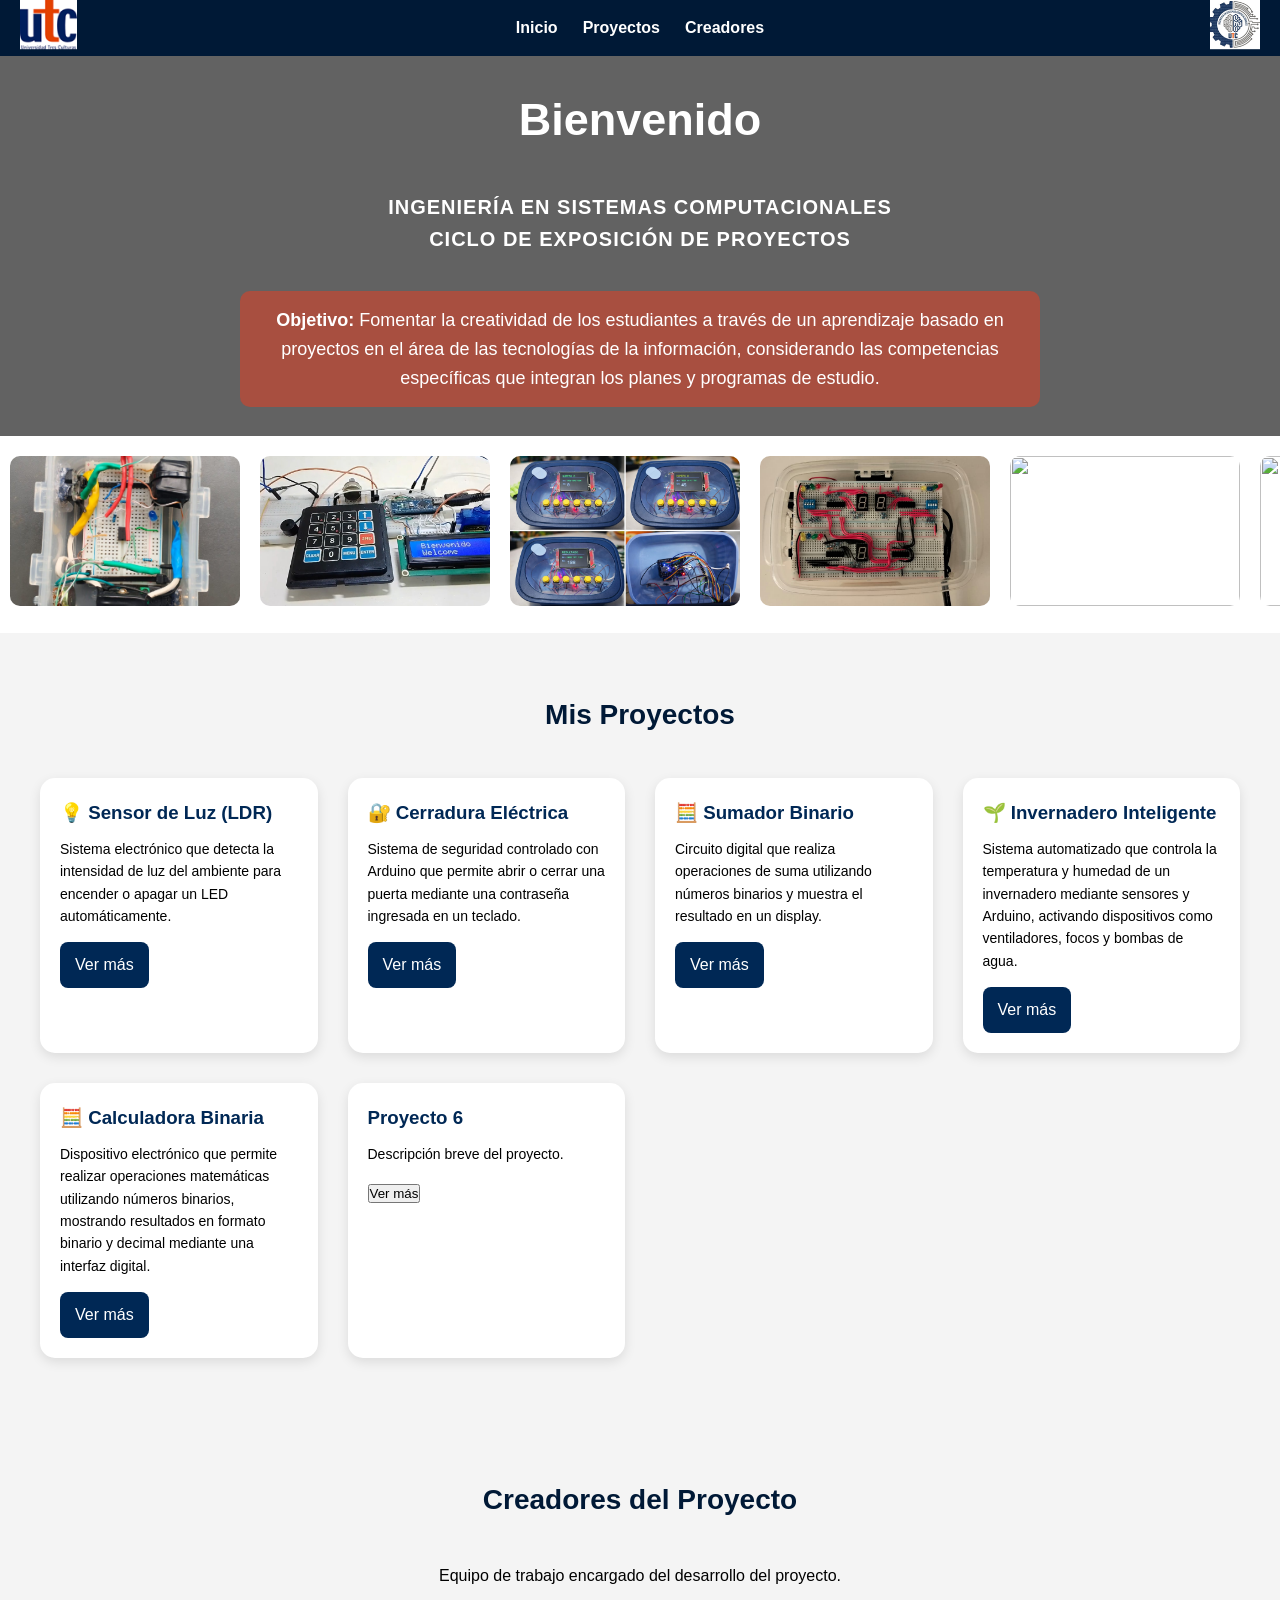
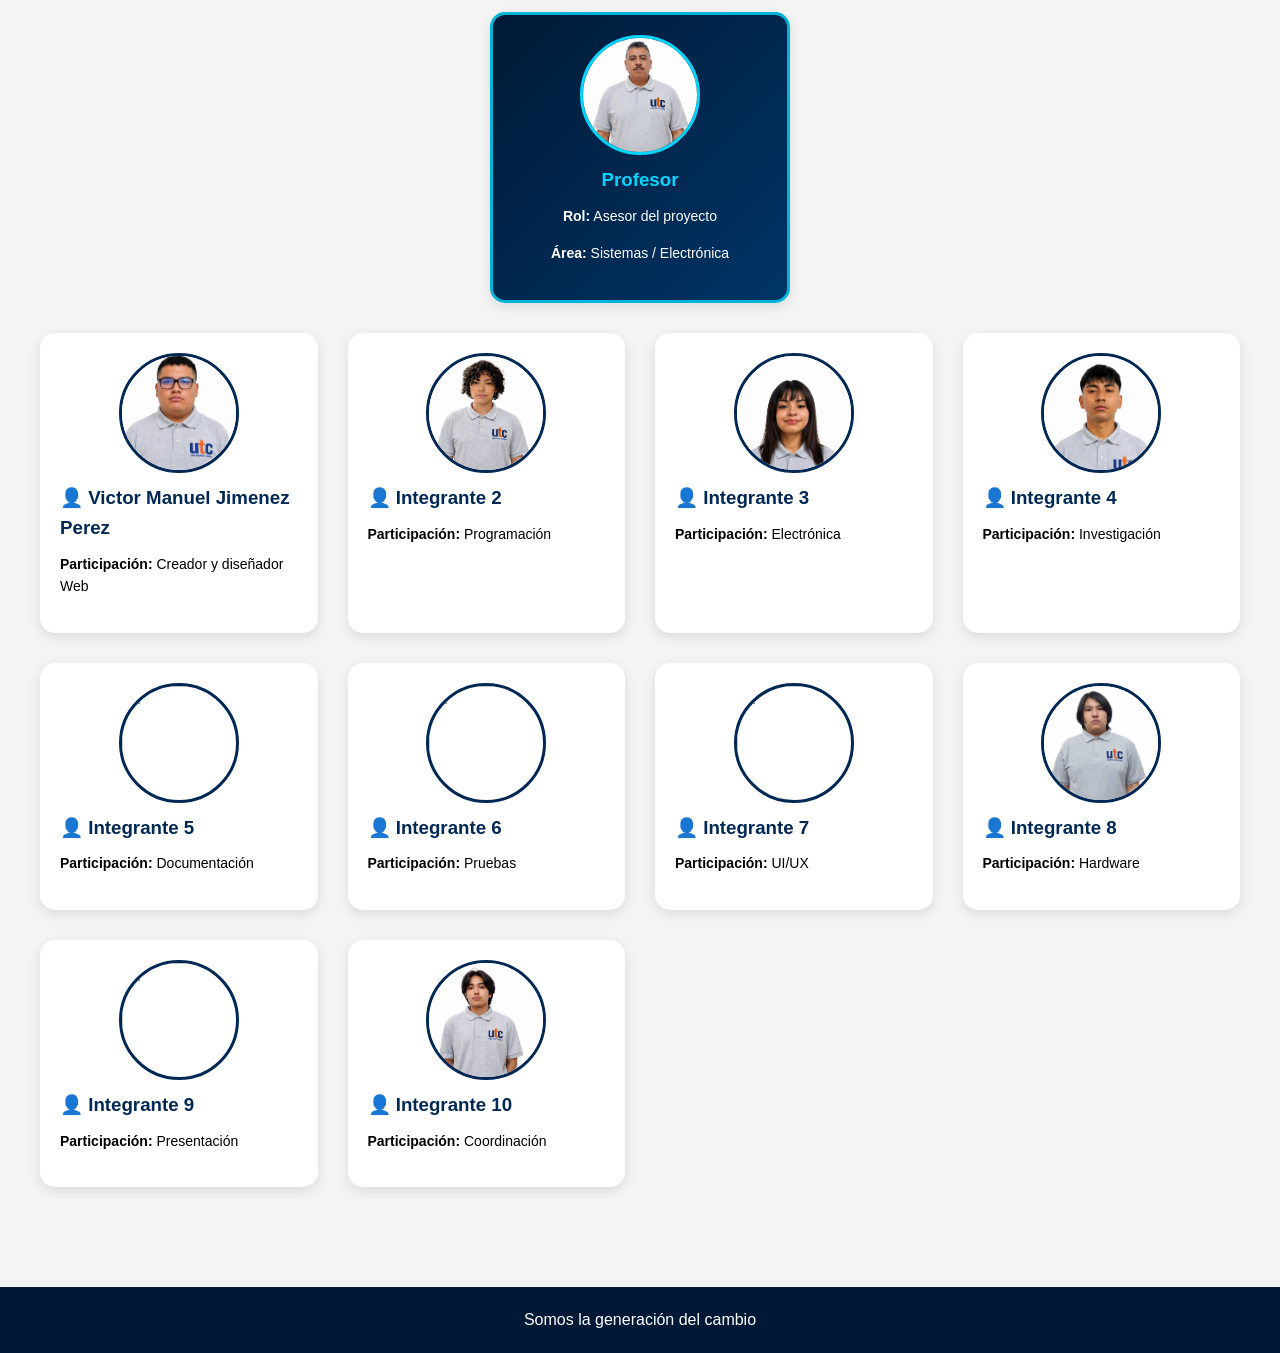
==== index.html @ ac9b882e "Fix HTML encoding issues in index.html" ====
﻿<!DOCTYPE html>
<html lang="es">
<head>
    <meta charset="UTF-8">
    <meta name="viewport" content="width=device-width, initial-scale=1.0">
    <title>Portafolio de Proyectos - UNI</title>
    <link rel="stylesheet" href="Portada.css">
</head>
<body>

    <!-- HEADER -->
    <header class="header">

    <!-- LOGO IZQUIERDO -->
    <div class="logo logo-izq">
        <img src="UTC.png" alt="Logo UTC">
    </div>

    <!-- MENÚ -->
    <nav class="menu">
        <a href="#">Inicio</a>
        <a href="#proyectos">Proyectos</a>
        <a href="#creadores">Creadores </a>
    </nav>

    <!-- LOGO DERECHO -->
    <div class="logo logo-der">
        <img src="Proyectologo.png" alt="Logo Proyectos">
    </div>

    </header>
    

    <!-- CONTENIDO PRINCIPAL -->
    <main>

        <!-- HERO (SOLO UNO) -->
        <section class="hero">
            <div class="hero-contenido">
                <h1>Bienvenido</h1>

<br>
                <h2 class="titulo-secundario">
                    INGENIERÍA EN SISTEMAS COMPUTACIONALES<br>

                    CICLO DE EXPOSICIÓN DE PROYECTOS
                </h2>

            <br>

                
                <p class="objetivo">
                    <strong>Objetivo:</strong> Fomentar la creatividad de los estudiantes a través de un aprendizaje 
                    basado en proyectos en el área de las tecnologías de la información, considerando las competencias
                    específicas que integran los planes y programas de estudio.
                </p>
            </div>
        </section>

<!-- GALERÍA / CARRUSEL -->
<section class="slider">
    <div class="slide-track">

        <div class="slide">
            <img src="Luz.jpeg" alt="">
        </div>

        <div class="slide">
            <img src="Cerradura.jpeg" alt="">
        </div>

        <div class="slide">
            <img src="Sumador.jpeg" alt="">
        </div>

        <!-- repite para efecto infinito -->
        <div class="slide">
            <img src="Calculadora.jpeg" alt="">
        </div>

        <div class="slide">
            <img src="Cerradura1.png" alt="">
        </div>

        <div class="slide">
            <img src="Sumador1.png" alt="">
        </div>

    </div>
</section>


       <!-- PROYECTOS -->
<section id="proyectos" class="contenedor">
    <h2>Mis Proyectos</h2>

    <div class="proyectos">

       <article class="card">
    <h3>💡 Sensor de Luz (LDR)</h3>
    <p>
        Sistema electrónico que detecta la intensidad de luz del ambiente
        para encender o apagar un LED automáticamente.
    </p>
    <a href="Luz.html" class="btn">Ver más</a>
</article>

<article class="card">
    <h3>🔐 Cerradura Eléctrica</h3>
    <p>
        Sistema de seguridad controlado con Arduino que permite abrir o cerrar
        una puerta mediante una contraseña ingresada en un teclado.
    </p>
    <a href="Cerradura.html" class="btn">Ver más</a>
</article>

<article class="card">
    <h3>🧮 Sumador Binario</h3>
    <p>
        Circuito digital que realiza operaciones de suma utilizando números
        binarios y muestra el resultado en un display.
    </p>
    <a href="Sumador.html" class="btn">Ver más</a>
</article>

 <article class="card">
    <h3>🌱 Invernadero Inteligente</h3>
    <p>
        Sistema automatizado que controla la temperatura y humedad de un invernadero
        mediante sensores y Arduino, activando dispositivos como ventiladores,
        focos y bombas de agua.
    </p>
    <a href="Invernaderoo.html" class="btn">Ver más</a>
</article>

<article class="card">
    <h3>🧮 Calculadora Binaria</h3>
    <p>
        Dispositivo electrónico que permite realizar operaciones matemáticas
        utilizando números binarios, mostrando resultados en formato binario
        y decimal mediante una interfaz digital.
    </p>
    <a href="Calculadora.html" class="btn">Ver más</a>
</article>

        <article class="card">
            <h3>Proyecto 6</h3>
            <p>Descripción breve del proyecto.</p>
            <button>Ver más</button>
        </article>

       

    </div>
</section>

 <!-- CREADORES -->
<section id="creadores" class="contenedor">
    <h2>Creadores del Proyecto</h2>

    <p class="descripcion-creadores">
        Equipo de trabajo encargado del desarrollo del proyecto.
    </p>

    <div class="card profesor">
        <img src="Profe.jpeg" class="foto">
        <h3 class="descripcion-creadores" >Profesor</h3>
        <p class="descripcion-creadores"><strong>Rol:</strong> Asesor del proyecto</p>
        <p class="descripcion-creadores" ><strong>Área:</strong> Sistemas / Electrónica</p>
    </div>
<p></p>
    <!-- 👥 ALUMNOS -->
    <div class="proyectos">

        <div class="card">
            <img src="Vic.jpeg" class="foto">
            <h3>👤 Victor Manuel Jimenez Perez</h3>
            <p><strong>Participación:</strong> Creador y diseñador Web</p>
        </div>

        <div class="card">
            <img src="Eli.jpeg" class="foto">
            <h3>👤 Integrante 2</h3>
            <p><strong>Participación:</strong> Programación</p>
        </div>

        <div class="card">
            <img src="Yare.jpeg" class="foto">
            <h3>👤 Integrante 3</h3>
            <p><strong>Participación:</strong> Electrónica</p>
        </div>

        <div class="card">
            <img src="Omar.jpeg" class="foto">
            <h3>👤 Integrante 4</h3>
            <p><strong>Participación:</strong> Investigación</p>
        </div>

        <div class="card">
            <img src="Joham.jpeg" class="foto">
            <h3>👤 Integrante 5</h3>
            <p><strong>Participación:</strong> Documentación</p>
        </div>

        <div class="card">
            <img src="Samuel.jpeg" class="foto">
            <h3>👤 Integrante 6</h3>
            <p><strong>Participación:</strong> Pruebas</p>
        </div>

        <div class="card">
            <img src="Jaz.jpeg" class="foto">
            <h3>👤 Integrante 7</h3>
            <p><strong>Participación:</strong> UI/UX</p>
        </div>

        <div class="card">
            <img src="Leo.jpeg" class="foto">
            <h3>👤 Integrante 8</h3>
            <p><strong>Participación:</strong> Hardware</p>
        </div>

        <div class="card">
            <img src="Alexis.jpeg" class="foto">
            <h3>👤 Integrante 9</h3>
            <p><strong>Participación:</strong> Presentación</p>
        </div>

        <div class="card">
            <img src="Daniel.jpeg" class="foto">
            <h3>👤 Integrante 10</h3>
            <p><strong>Participación:</strong> Coordinación</p>
        </div>

    </div>
</section>
        
    <!-- FOOTER -->
    <footer>
        <p> Somos la generación del cambio</p>
    </footer>

</body>
</html>
---- Portada.css ----
/* =========================
   RESET Y BASE
========================= */
* {
    margin: 0;
    padding: 0;
    box-sizing: border-box;
}

body {
    font-family: Arial, sans-serif;
    background: #f4f4f4;
    line-height: 1.6;
}

/* =========================
   HEADER (LOGOS EN ESQUINAS)
========================= */
.header {
    position: relative;
    background: #001936;
    color: white;
    padding: 15px 20px;
}

/* MENÚ CENTRADO */
.menu {
    display: flex;
    justify-content: center;
    gap: 25px;
}

.menu a {
    color: white;
    text-decoration: none;
    font-weight: bold;
    position: relative;
    transition: 0.3s;
}

/* efecto línea animada */
.menu a::after {
    content: "";
    position: absolute;
    width: 0%;
    height: 2px;
    background: #00b4d8;
    left: 0;
    bottom: -5px;
    transition: 0.3s;
}

.menu a:hover::after {
    width: 100%;
}

.menu a:hover {
    color: #00b4d8;
}

/* LOGOS */
.logo-izq {
    position: absolute;
    left: 20px;
    top: 50%;
    transform: translateY(-50%);
}

.logo-der {
    position: absolute;
    right: 20px;
    top: 50%;
    transform: translateY(-50%);
}

.logo img {
    height: 50px;
}

/* =========================
   HERO
========================= */
.hero {
    background: linear-gradient(rgba(0,0,0,0.6), rgba(0,0,0,0.6)),
                url('https://images.unsplash.com/photo-1523050854058-8df90110c9f1');
    background-size: cover;
    background-position: center;
    height: 380px;
    display: flex;
    justify-content: center;
    align-items: center;
    text-align: center;
    color: white;
    padding: 20px;
}

.hero-contenido {
    max-width: 800px;
}

/* =========================
   TEXTOS HERO
========================= */
.hero h1 {
    font-size: 45px;
    margin-bottom: 10px;
}

.titulo-secundario {
    font-size: 20px;
    margin-bottom: 10px;
    font-weight: bold;
    letter-spacing: 1px;
}

.subtitulo {
    font-size: 18px;
    margin-bottom: 15px;
}

/* =========================
   OBJETIVO
========================= */
.objetivo {
    font-size: 18px;
    line-height: 1.6;
    background: rgba(186, 74, 56, 0.8);
    padding: 15px;
    border-radius: 10px;
}

/* =========================
   SLIDER AUTOMÁTICO
========================= */
.slider {
    overflow: hidden;
    width: 100%;
    background: #fff;
    padding: 20px 0;
}

.slide-track {
    display: flex;
    width: calc(250px * 6);
    animation: scroll 20s linear infinite;
}

.slide {
    width: 250px;
    margin: 0 10px;
}

.slide img {
    width: 100%;
    height: 150px;
    object-fit: cover;
    border-radius: 10px;
}

/* ANIMACIÓN */
@keyframes scroll {
    0% { transform: translateX(0); }
    100% { transform: translateX(-50%); }
}

/* =========================
   CONTENEDOR
========================= */
.contenedor {
    padding: 60px 40px;
}

.contenedor h2 {
    text-align: center;
    margin-bottom: 40px;
    color: #001936;
    font-size: 28px;
}

/* =========================
   PROYECTOS
========================= */
.proyectos {
    display: grid;
    grid-template-columns: repeat(auto-fit, minmax(250px, 1fr));
    gap: 30px;
}

/* =========================
   CARDS
========================= */
.card {
    background: white;
    padding: 20px;
    border-radius: 15px;
    box-shadow: 0px 4px 12px rgba(0,0,0,0.1);
    transition: all 0.3s ease;
}

.card:hover {
    transform: translateY(-8px);
    box-shadow: 0px 8px 18px rgba(0,0,0,0.15);
}

.card h3 {
    margin-bottom: 10px;
    color: #002855;
}

.card p {
    font-size: 14px;
    margin-bottom: 15px;
}

/* =========================
   BOTONES
========================= */
.btn {
    display: inline-block;
    background: #002855;
    color: white;
    padding: 10px 15px;
    border-radius: 8px;
    text-decoration: none;
    transition: 0.3s;
}

.btn:hover {
    background: #00509d;
    transform: scale(1.05);
}
/* FOTOS CREADORES */

/* TEXTO */
.descripcion-creadores {
    text-align: center;
    margin-bottom: 24px;
}

/* FOTO CIRCULAR */
.foto {
    width: 120px;
    height: 120px;
    border-radius: 70%;
    object-fit: cover;
  object-position: 50% 10%;
    display: block;
    margin: 0 auto 10px;
    border: 3px solid #002855;
}
/* PROFESOR DESTACADO */
.profesor {
    max-width: 300px;
    margin: 0 auto 30px;
    text-align: center;
    border: 3px solid #00b4d8;
    background: linear-gradient(135deg, #001936, #003566);
    color: white;
}

.profesor h3 {
    color: #00d4ff;
}

.profesor .foto {
    border: 3px solid #00d4ff;
}
/* =========================
   FOOTER
========================= */
footer {
    background: #001936;
    color: white;
    text-align: center;
    padding: 20px;
    margin-top: 40px;
}

/* =========================
   RESPONSIVE (CELULAR)
========================= */
@media (max-width: 768px) {

    .header {
        text-align: center;
        padding: 20px 10px;
    }

    .menu {
        flex-direction: column;
        gap: 10px;
    }

    .logo img {
        height: 40px;
    }

    .hero {
        height: auto;
        padding: 40px 20px;
    }

    .hero h1 {
        font-size: 28px;
    }

    .titulo-secundario {
        font-size: 16px;
    }

    .contenedor {
        width: 95%;
        padding: 10px;
    }

    .proyectos {
        grid-template-columns: 1fr;
    }

    .card {
        padding: 15px;
    }

    .slide {
        width: 200px;
    }
}
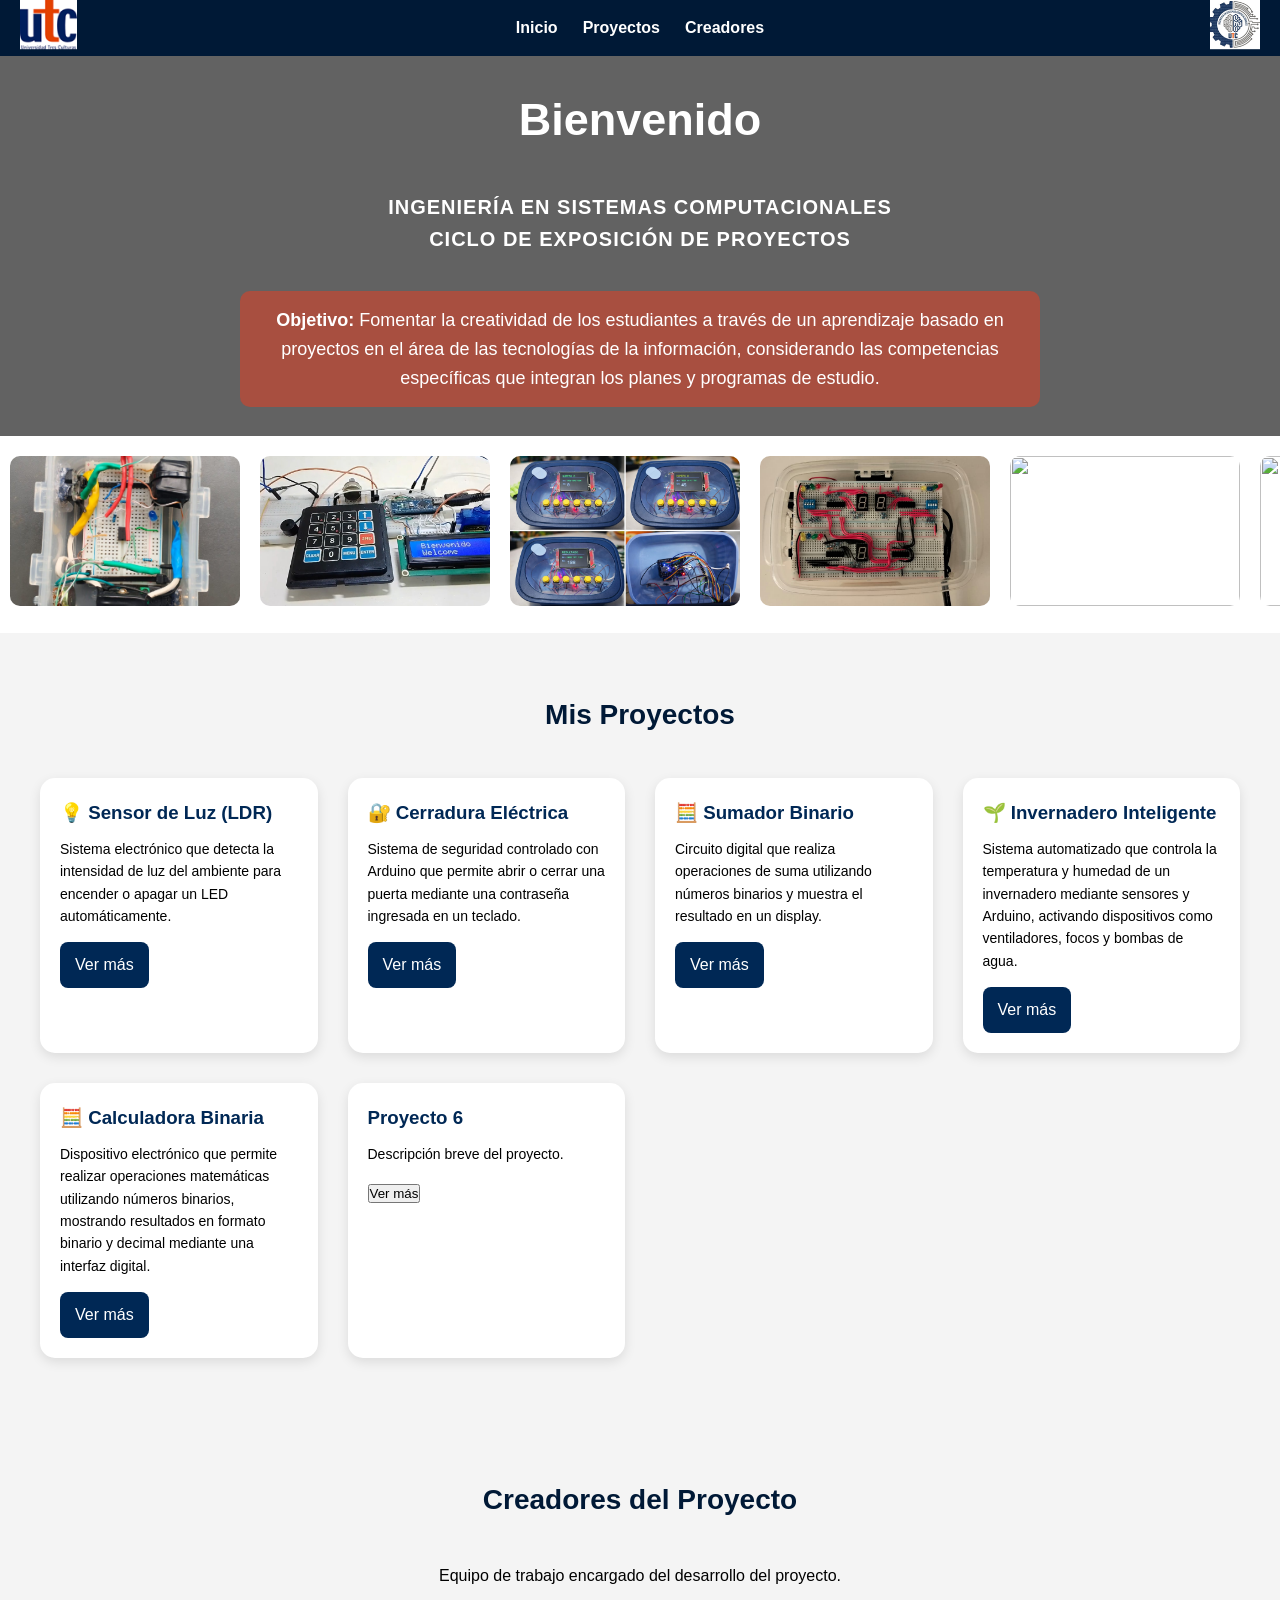
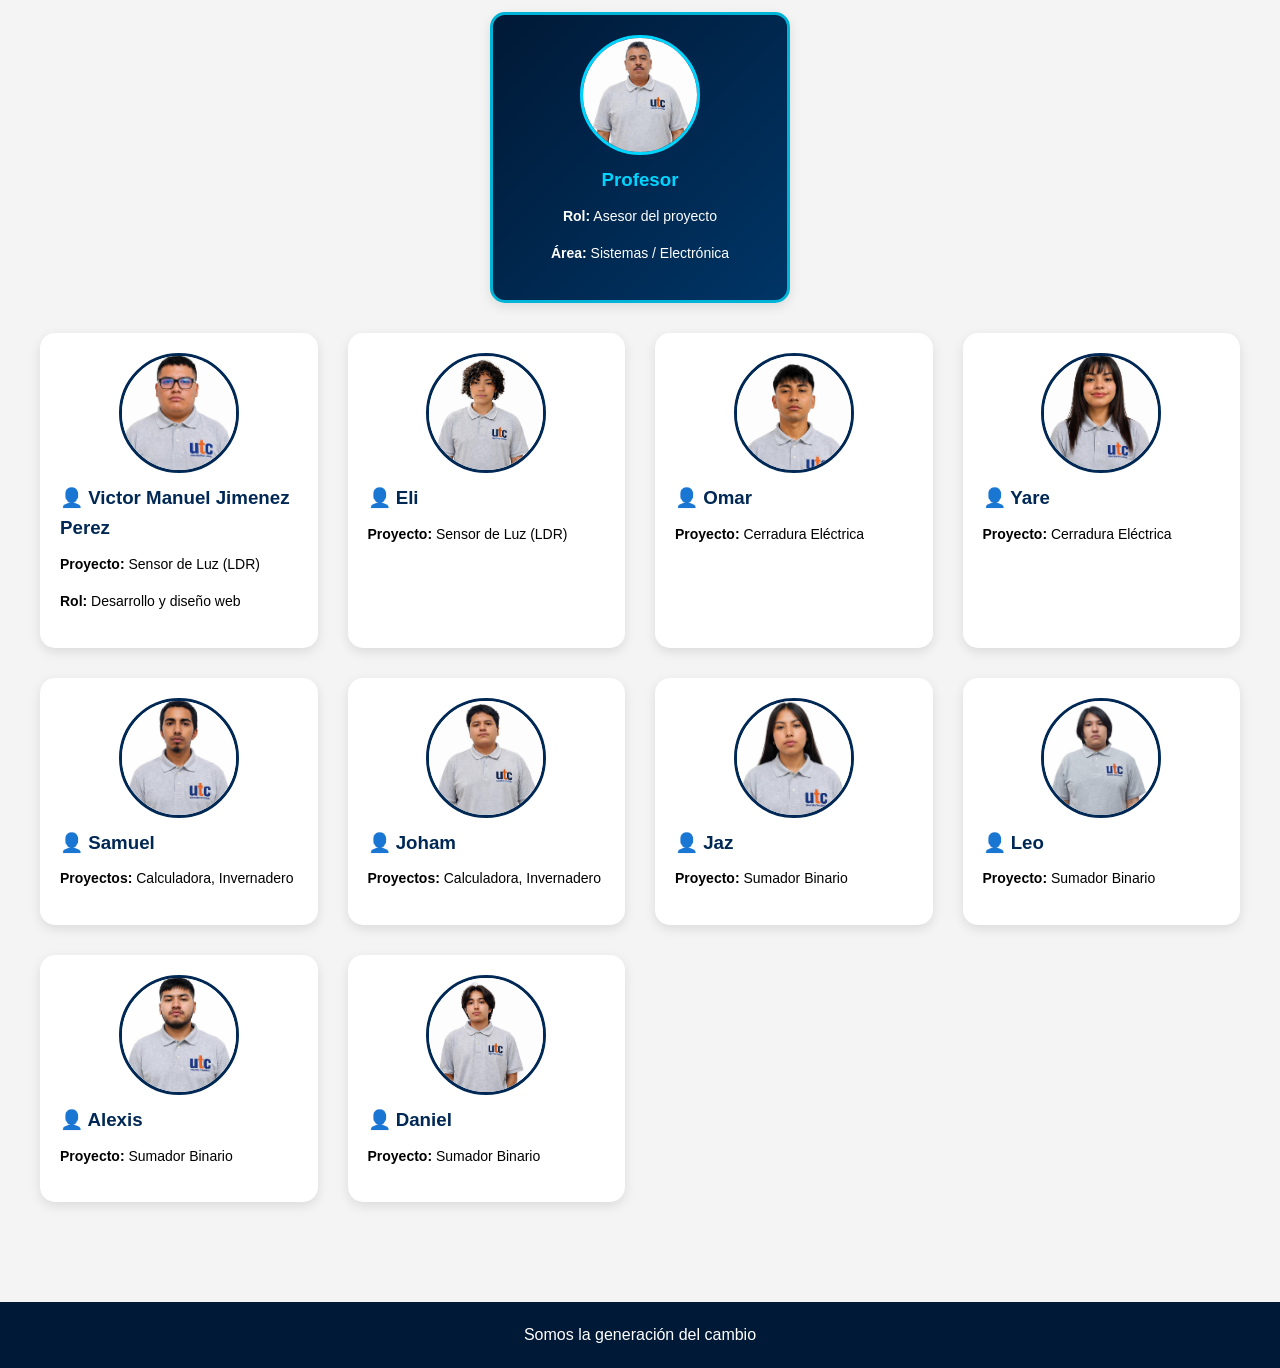
==== commit 5dee1ba2: "Fix formatting issues in index.html" ====
--- a/index.html
+++ b/index.html
@@ -172,66 +172,66 @@
     <!-- 👥 ALUMNOS -->
     <div class="proyectos">
 
-        <div class="card">
-            <img src="Vic.jpeg" class="foto">
-            <h3>👤 Victor Manuel Jimenez Perez</h3>
-            <p><strong>Participación:</strong> Creador y diseñador Web</p>
-        </div>
-
-        <div class="card">
-            <img src="Eli.jpeg" class="foto">
-            <h3>👤 Integrante 2</h3>
-            <p><strong>Participación:</strong> Programación</p>
-        </div>
-
-        <div class="card">
-            <img src="Yare.jpeg" class="foto">
-            <h3>👤 Integrante 3</h3>
-            <p><strong>Participación:</strong> Electrónica</p>
-        </div>
-
-        <div class="card">
-            <img src="Omar.jpeg" class="foto">
-            <h3>👤 Integrante 4</h3>
-            <p><strong>Participación:</strong> Investigación</p>
-        </div>
-
-        <div class="card">
-            <img src="Joham.jpeg" class="foto">
-            <h3>👤 Integrante 5</h3>
-            <p><strong>Participación:</strong> Documentación</p>
-        </div>
-
-        <div class="card">
-            <img src="Samuel.jpeg" class="foto">
-            <h3>👤 Integrante 6</h3>
-            <p><strong>Participación:</strong> Pruebas</p>
-        </div>
-
-        <div class="card">
-            <img src="Jaz.jpeg" class="foto">
-            <h3>👤 Integrante 7</h3>
-            <p><strong>Participación:</strong> UI/UX</p>
-        </div>
-
-        <div class="card">
-            <img src="Leo.jpeg" class="foto">
-            <h3>👤 Integrante 8</h3>
-            <p><strong>Participación:</strong> Hardware</p>
-        </div>
-
-        <div class="card">
-            <img src="Alexis.jpeg" class="foto">
-            <h3>👤 Integrante 9</h3>
-            <p><strong>Participación:</strong> Presentación</p>
-        </div>
-
-        <div class="card">
-            <img src="Daniel.jpeg" class="foto">
-            <h3>👤 Integrante 10</h3>
-            <p><strong>Participación:</strong> Coordinación</p>
-        </div>
-
+       <div class="card">
+    <img src="Vic.jpeg" class="foto">
+    <h3>👤 Victor Manuel Jimenez Perez</h3>
+    <p><strong>Proyecto:</strong> Sensor de Luz (LDR)</p>
+    <p><strong>Rol:</strong> Desarrollo y diseño web</p>
+</div>
+
+<div class="card">
+    <img src="Eli.jpeg" class="foto">
+    <h3>👤 Eli</h3>
+    <p><strong>Proyecto:</strong> Sensor de Luz (LDR)</p>
+</div>
+
+<div class="card">
+    <img src="Omar.jpeg" class="foto">
+    <h3>👤 Omar</h3>
+    <p><strong>Proyecto:</strong> Cerradura Eléctrica</p>
+</div>
+
+<div class="card">
+    <img src="Yare.jpeg" class="foto">
+    <h3>👤 Yare</h3>
+    <p><strong>Proyecto:</strong> Cerradura Eléctrica</p>
+</div>
+
+<div class="card">
+    <img src="Samuel.jpeg" class="foto">
+    <h3>👤 Samuel</h3>
+    <p><strong>Proyectos:</strong> Calculadora, Invernadero</p>
+</div>
+
+<div class="card">
+    <img src="Joham.jpeg" class="foto">
+    <h3>👤 Joham</h3>
+    <p><strong>Proyectos:</strong> Calculadora, Invernadero</p>
+</div>
+
+<div class="card">
+    <img src="Jaz.jpeg" class="foto">
+    <h3>👤 Jaz</h3>
+    <p><strong>Proyecto:</strong> Sumador Binario</p>
+</div>
+
+<div class="card">
+    <img src="Leo.jpeg" class="foto">
+    <h3>👤 Leo</h3>
+    <p><strong>Proyecto:</strong> Sumador Binario</p>
+</div>
+
+<div class="card">
+    <img src="Alexis.jpeg" class="foto">
+    <h3>👤 Alexis</h3>
+    <p><strong>Proyecto:</strong> Sumador Binario</p>
+</div>
+
+<div class="card">
+    <img src="Daniel.jpeg" class="foto">
+    <h3>👤 Daniel</h3>
+    <p><strong>Proyecto:</strong> Sumador Binario</p>
+</div>
     </div>
 </section>
         
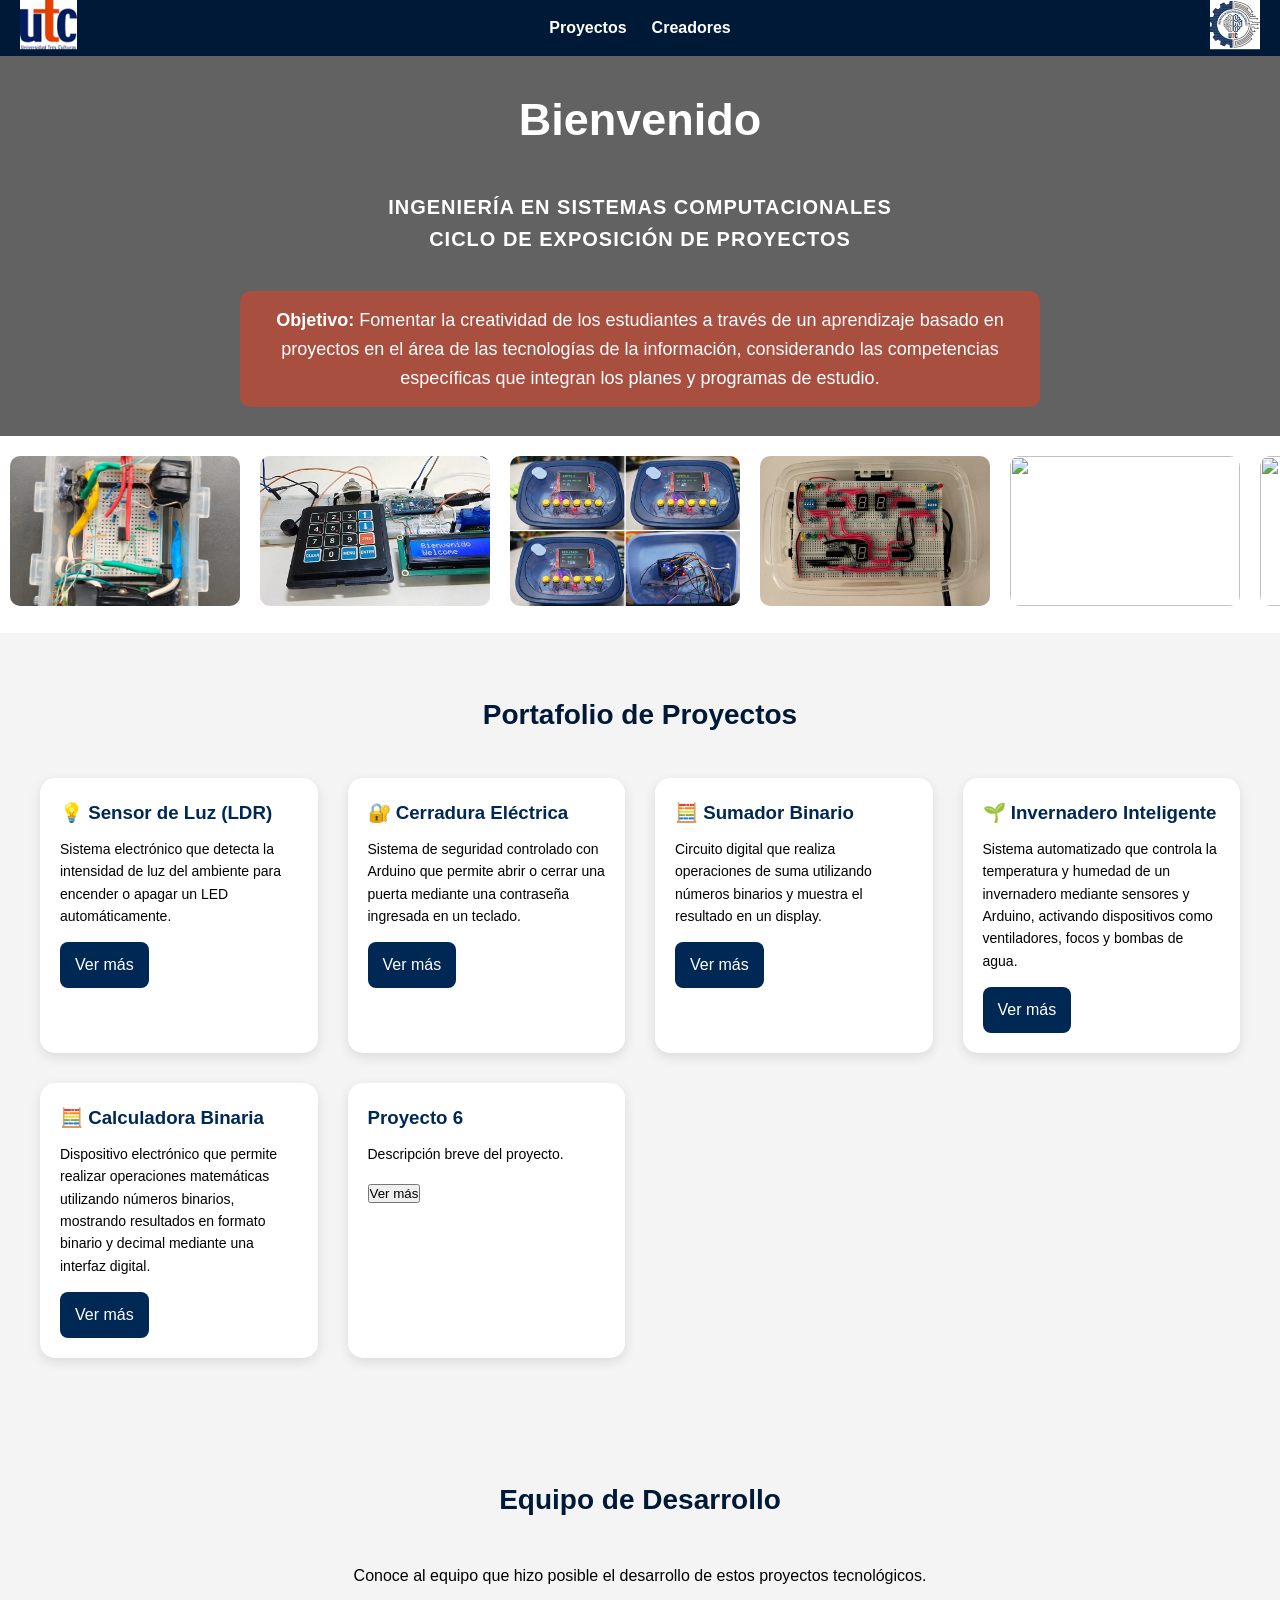
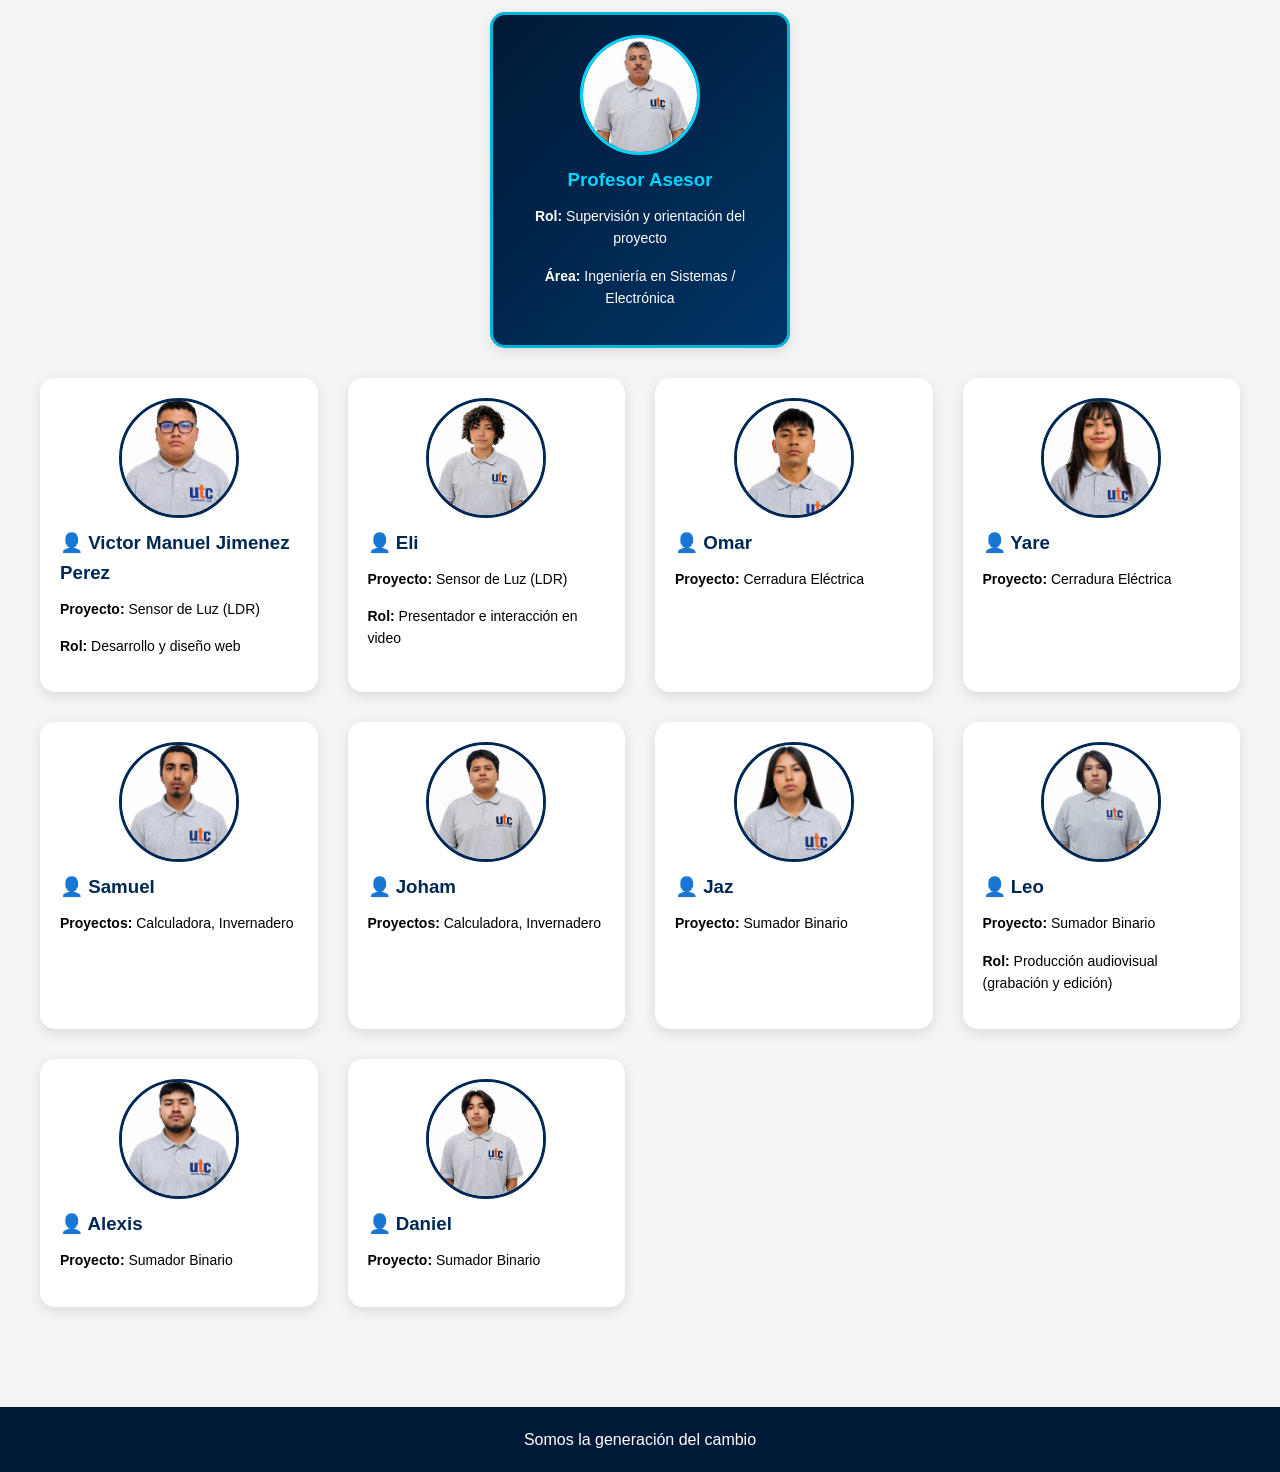
==== commit 06d13bd8: "Update index.html with new project details" ====
--- a/index.html
+++ b/index.html
@@ -3,7 +3,7 @@
 <head>
     <meta charset="UTF-8">
     <meta name="viewport" content="width=device-width, initial-scale=1.0">
-    <title>Portafolio de Proyectos - UNI</title>
+    <title>Sistemas computacionales </title>
     <link rel="stylesheet" href="Portada.css">
 </head>
 <body>
@@ -18,7 +18,7 @@
 
     <!-- MENÚ -->
     <nav class="menu">
-        <a href="#">Inicio</a>
+      
         <a href="#proyectos">Proyectos</a>
         <a href="#creadores">Creadores </a>
     </nav>
@@ -92,7 +92,7 @@
 
        <!-- PROYECTOS -->
 <section id="proyectos" class="contenedor">
-    <h2>Mis Proyectos</h2>
+    <h2>Portafolio de Proyectos</h2>
 
     <div class="proyectos">
 
@@ -156,18 +156,20 @@
 
  <!-- CREADORES -->
 <section id="creadores" class="contenedor">
-    <h2>Creadores del Proyecto</h2>
-
-    <p class="descripcion-creadores">
-        Equipo de trabajo encargado del desarrollo del proyecto.
-    </p>
-
-    <div class="card profesor">
-        <img src="Profe.jpeg" class="foto">
-        <h3 class="descripcion-creadores" >Profesor</h3>
-        <p class="descripcion-creadores"><strong>Rol:</strong> Asesor del proyecto</p>
-        <p class="descripcion-creadores" ><strong>Área:</strong> Sistemas / Electrónica</p>
-    </div>
+<h2>Equipo de Desarrollo</h2>
+<p class="descripcion-creadores">
+    Conoce al equipo que hizo posible el desarrollo de estos proyectos tecnológicos.
+</p>
+
+  <div class="card profesor">
+    <img src="Profe.jpeg" class="foto">
+    
+    <h3> Profesor Asesor</h3>
+    
+    <p><strong>Rol:</strong> Supervisión y orientación del proyecto</p>
+    
+    <p><strong>Área:</strong> Ingeniería en Sistemas / Electrónica</p>
+</div>
 <p></p>
     <!-- 👥 ALUMNOS -->
     <div class="proyectos">
@@ -183,6 +185,7 @@
     <img src="Eli.jpeg" class="foto">
     <h3>👤 Eli</h3>
     <p><strong>Proyecto:</strong> Sensor de Luz (LDR)</p>
+     <p><strong>Rol:</strong> Presentador e interacción en video</p>
 </div>
 
 <div class="card">
@@ -219,6 +222,7 @@
     <img src="Leo.jpeg" class="foto">
     <h3>👤 Leo</h3>
     <p><strong>Proyecto:</strong> Sumador Binario</p>
+    <p><strong>Rol:</strong> Producción audiovisual (grabación y edición)</p>
 </div>
 
 <div class="card">
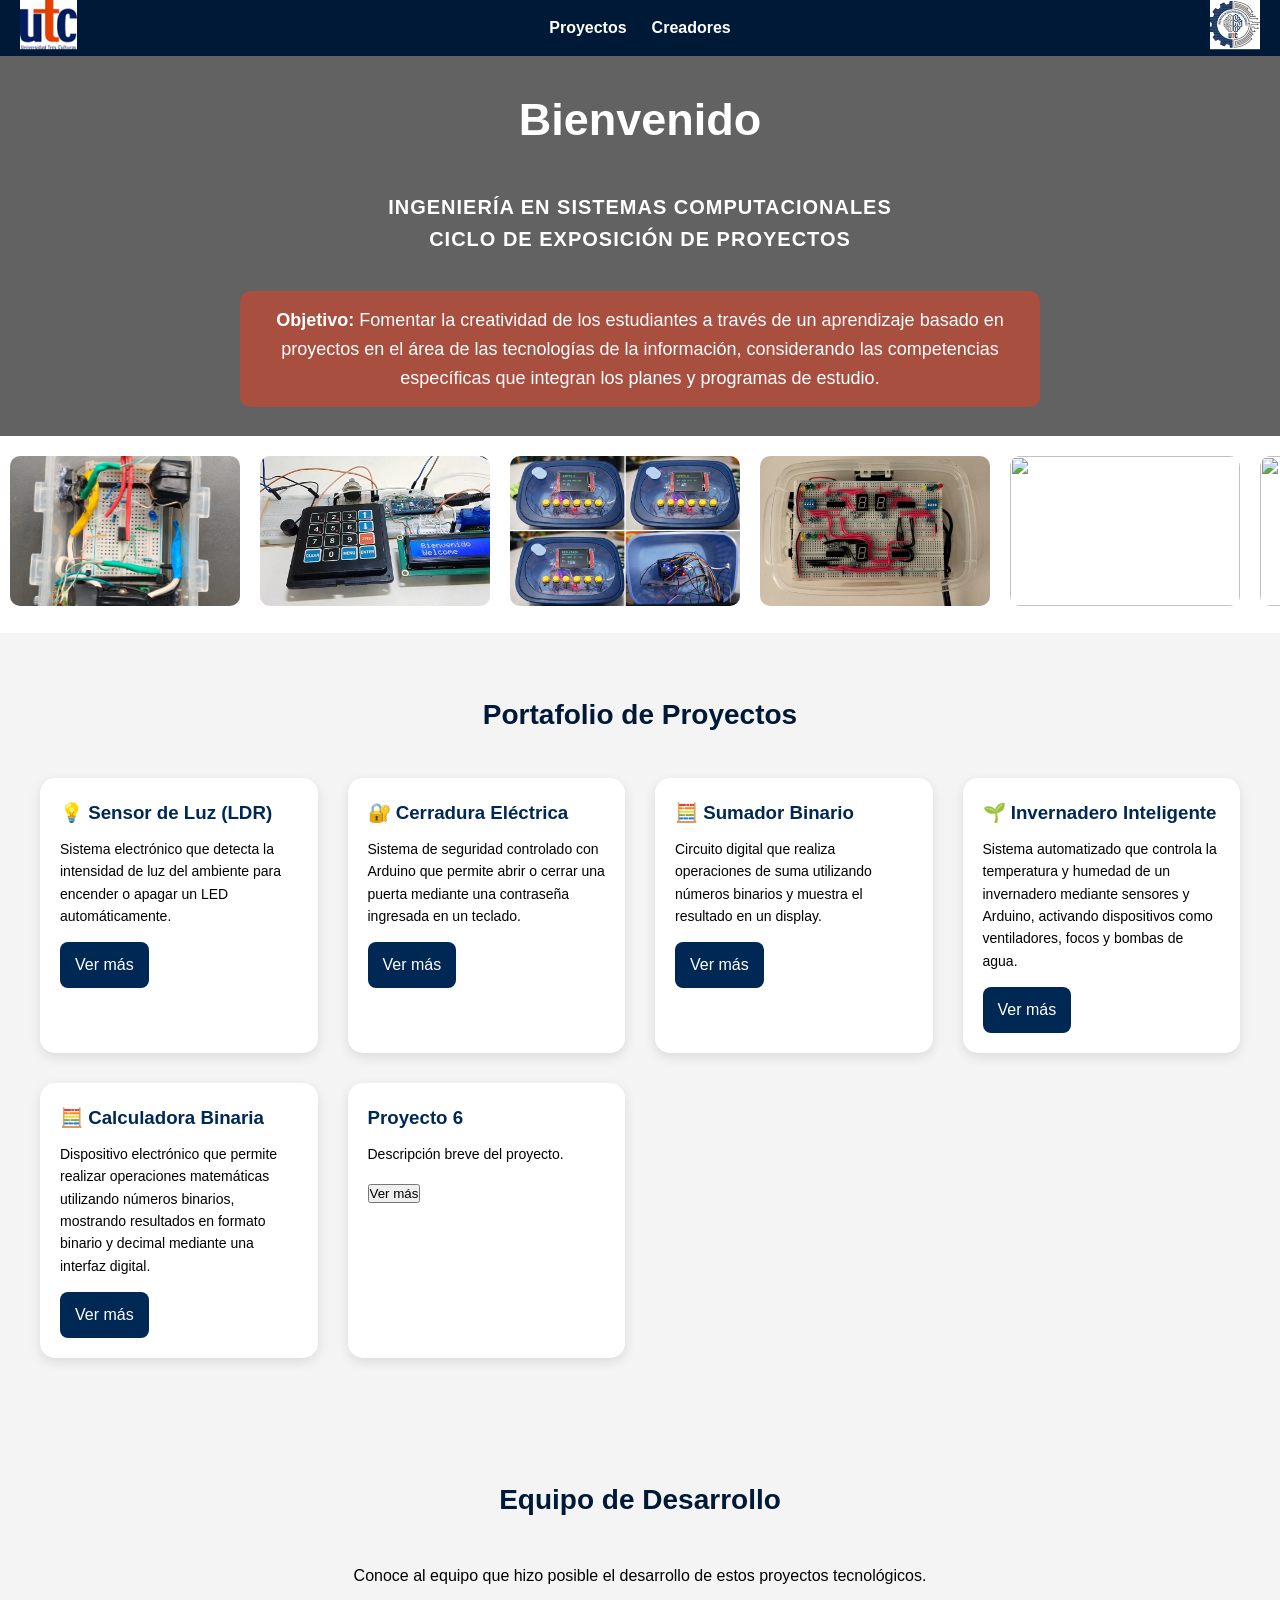
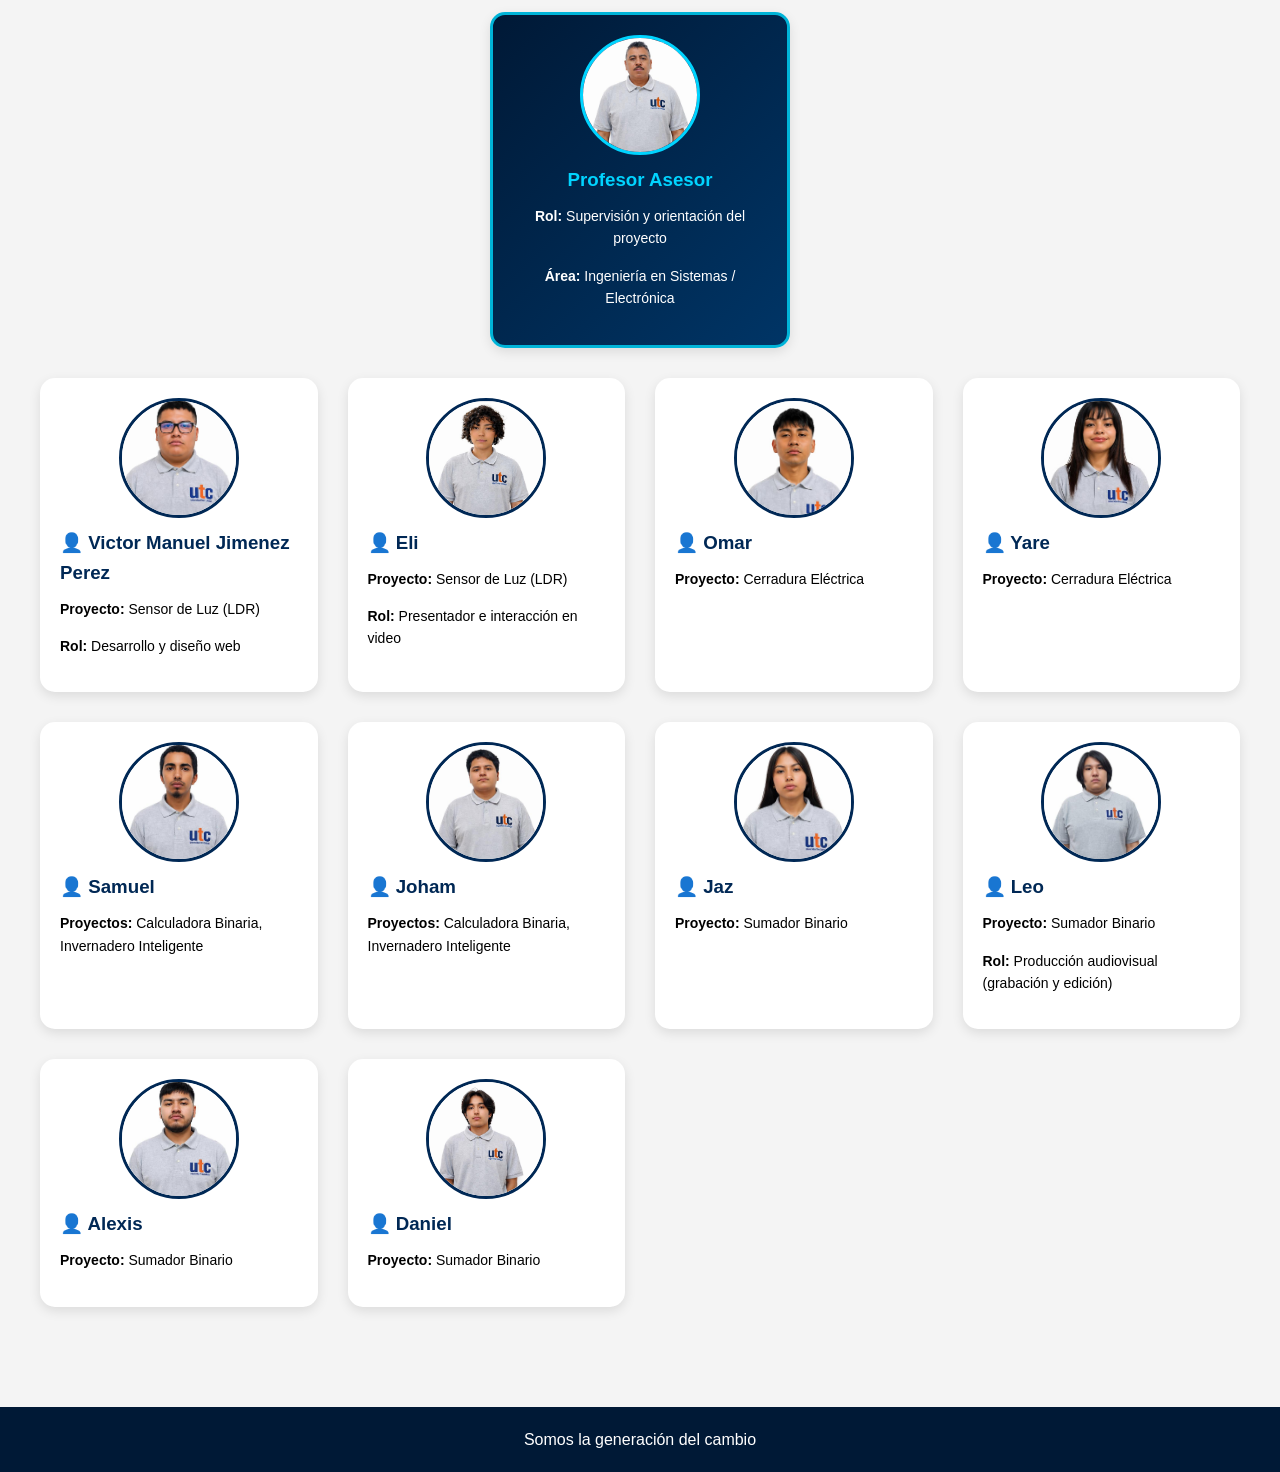
==== commit 0e456109: "Fix HTML formatting and structure" ====
--- a/index.html
+++ b/index.html
@@ -203,13 +203,13 @@
 <div class="card">
     <img src="Samuel.jpeg" class="foto">
     <h3>👤 Samuel</h3>
-    <p><strong>Proyectos:</strong> Calculadora, Invernadero</p>
+    <p><strong>Proyectos:</strong> Calculadora Binaria, Invernadero Inteligente</p>
 </div>
 
 <div class="card">
     <img src="Joham.jpeg" class="foto">
     <h3>👤 Joham</h3>
-    <p><strong>Proyectos:</strong> Calculadora, Invernadero</p>
+      <p><strong>Proyectos:</strong> Calculadora Binaria, Invernadero Inteligente</p>
 </div>
 
 <div class="card">
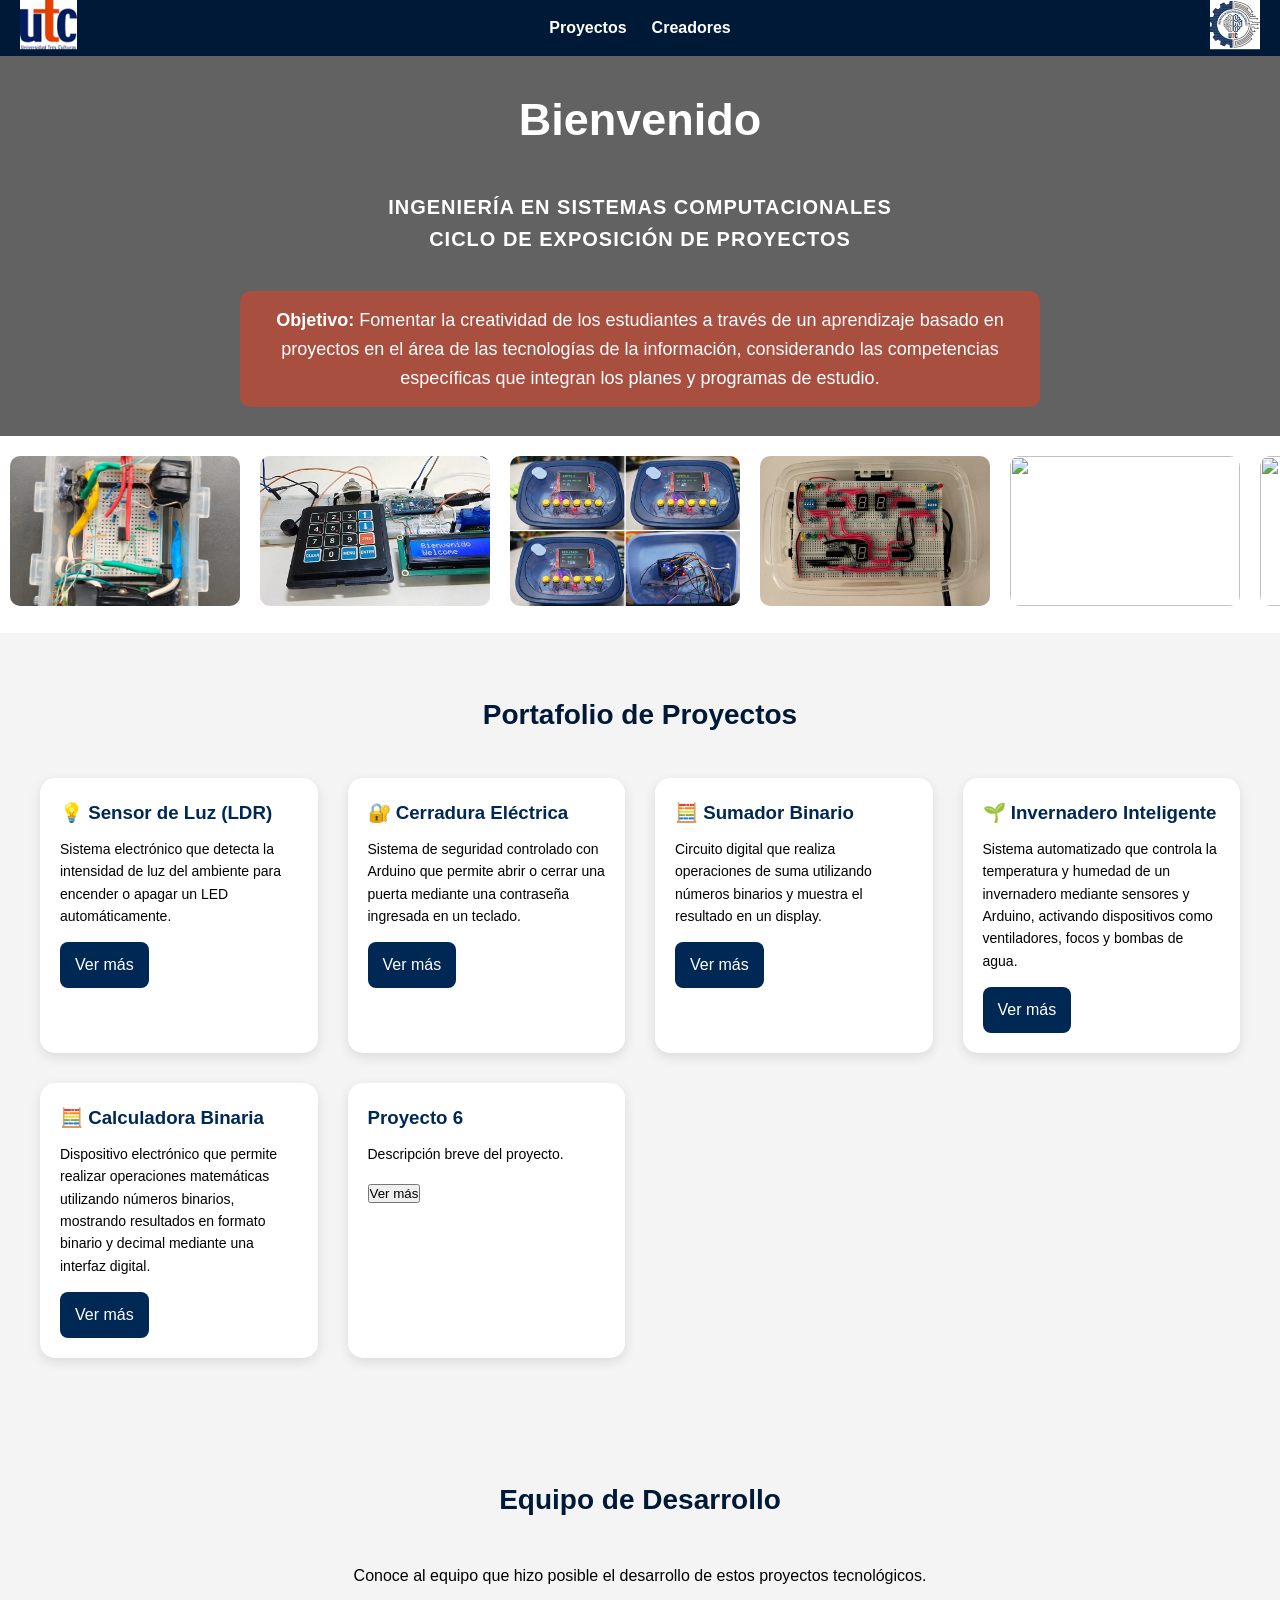
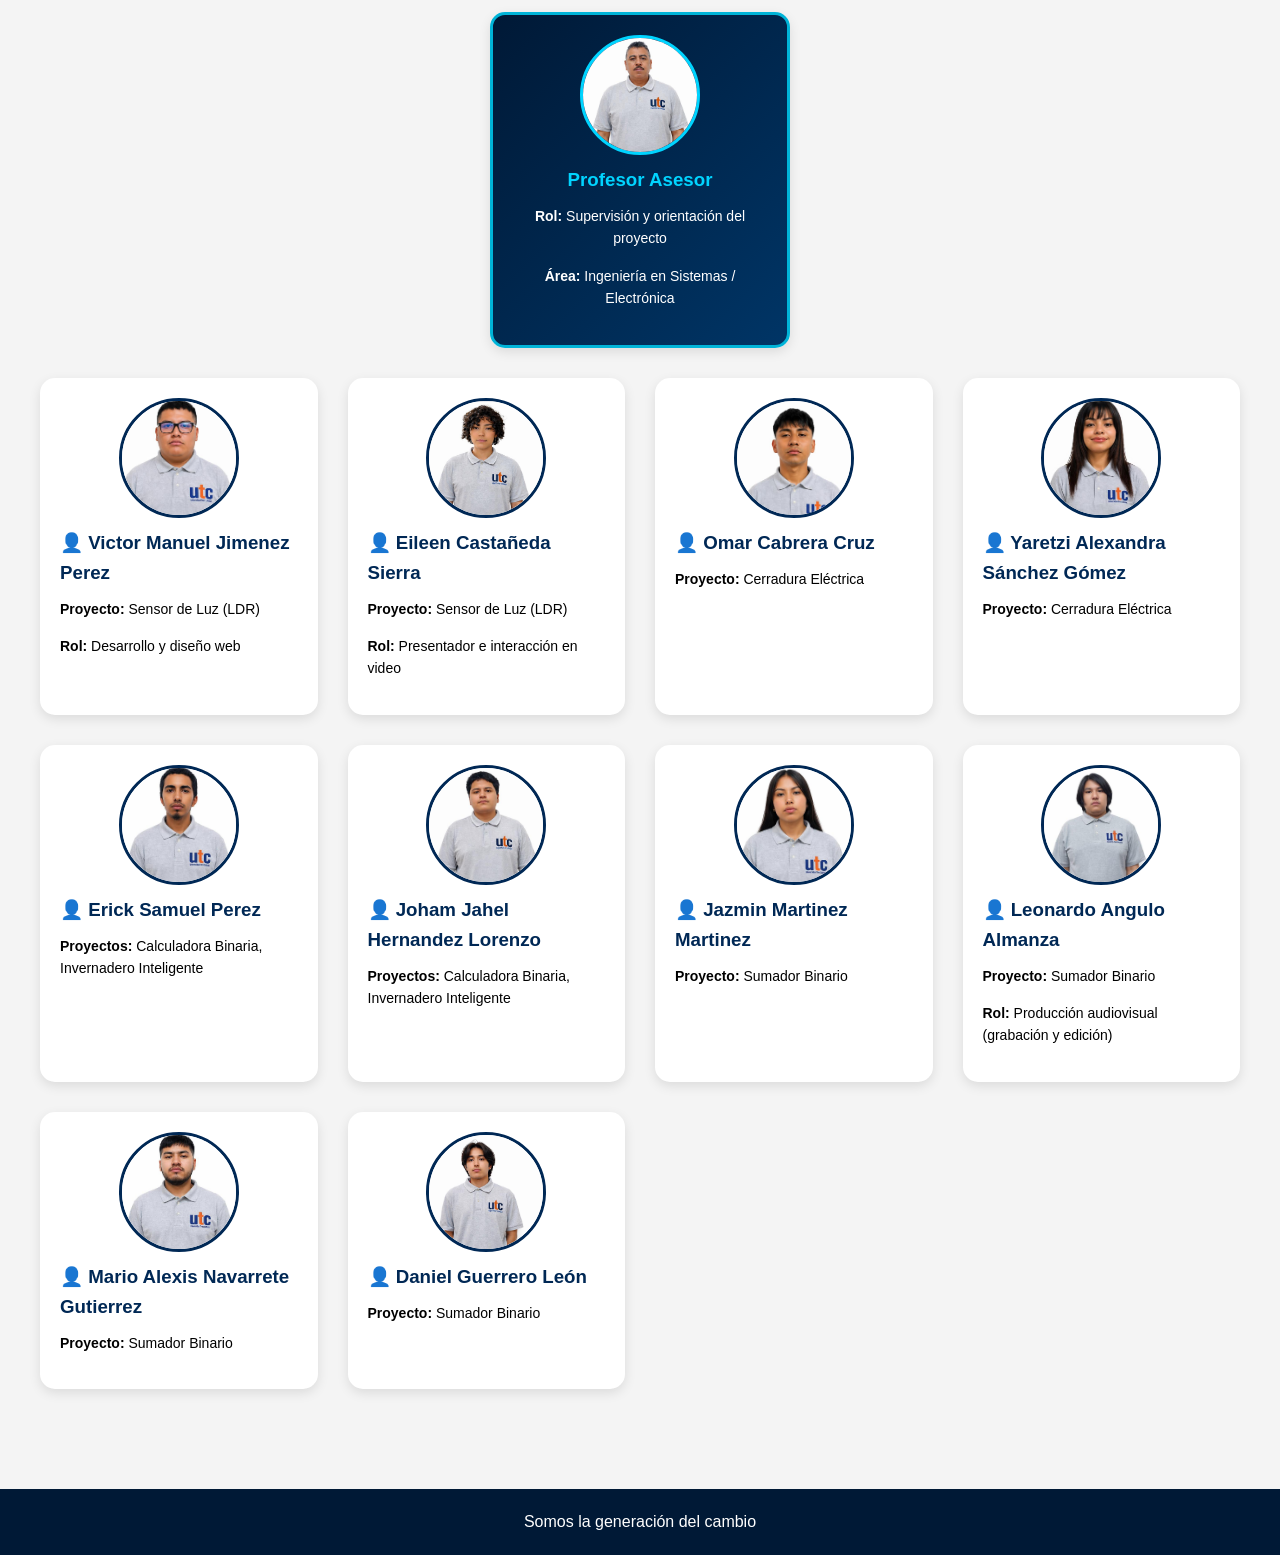
==== commit 71728543: "Update index.html" ====
--- a/index.html
+++ b/index.html
@@ -183,57 +183,57 @@
 
 <div class="card">
     <img src="Eli.jpeg" class="foto">
-    <h3>👤 Eli</h3>
+    <h3>👤 Eileen Castañeda Sierra </h3>
     <p><strong>Proyecto:</strong> Sensor de Luz (LDR)</p>
      <p><strong>Rol:</strong> Presentador e interacción en video</p>
 </div>
 
 <div class="card">
     <img src="Omar.jpeg" class="foto">
-    <h3>👤 Omar</h3>
+    <h3>👤 Omar Cabrera Cruz </h3>
     <p><strong>Proyecto:</strong> Cerradura Eléctrica</p>
 </div>
 
 <div class="card">
     <img src="Yare.jpeg" class="foto">
-    <h3>👤 Yare</h3>
+    <h3>👤 Yaretzi Alexandra Sánchez Gómez</h3>
     <p><strong>Proyecto:</strong> Cerradura Eléctrica</p>
 </div>
 
 <div class="card">
     <img src="Samuel.jpeg" class="foto">
-    <h3>👤 Samuel</h3>
+    <h3>👤 Erick Samuel Perez</h3>
     <p><strong>Proyectos:</strong> Calculadora Binaria, Invernadero Inteligente</p>
 </div>
 
 <div class="card">
     <img src="Joham.jpeg" class="foto">
-    <h3>👤 Joham</h3>
+    <h3>👤 Joham Jahel Hernandez Lorenzo </h3>
       <p><strong>Proyectos:</strong> Calculadora Binaria, Invernadero Inteligente</p>
 </div>
 
 <div class="card">
     <img src="Jaz.jpeg" class="foto">
-    <h3>👤 Jaz</h3>
+    <h3>👤 Jazmin Martinez Martinez </h3>
     <p><strong>Proyecto:</strong> Sumador Binario</p>
 </div>
 
 <div class="card">
     <img src="Leo.jpeg" class="foto">
-    <h3>👤 Leo</h3>
+    <h3>👤 Leonardo Angulo Almanza </h3>
     <p><strong>Proyecto:</strong> Sumador Binario</p>
     <p><strong>Rol:</strong> Producción audiovisual (grabación y edición)</p>
 </div>
 
 <div class="card">
     <img src="Alexis.jpeg" class="foto">
-    <h3>👤 Alexis</h3>
+    <h3>👤 Mario Alexis Navarrete Gutierrez</h3>
     <p><strong>Proyecto:</strong> Sumador Binario</p>
 </div>
 
 <div class="card">
     <img src="Daniel.jpeg" class="foto">
-    <h3>👤 Daniel</h3>
+    <h3>👤 Daniel Guerrero León </h3>
     <p><strong>Proyecto:</strong> Sumador Binario</p>
 </div>
     </div>
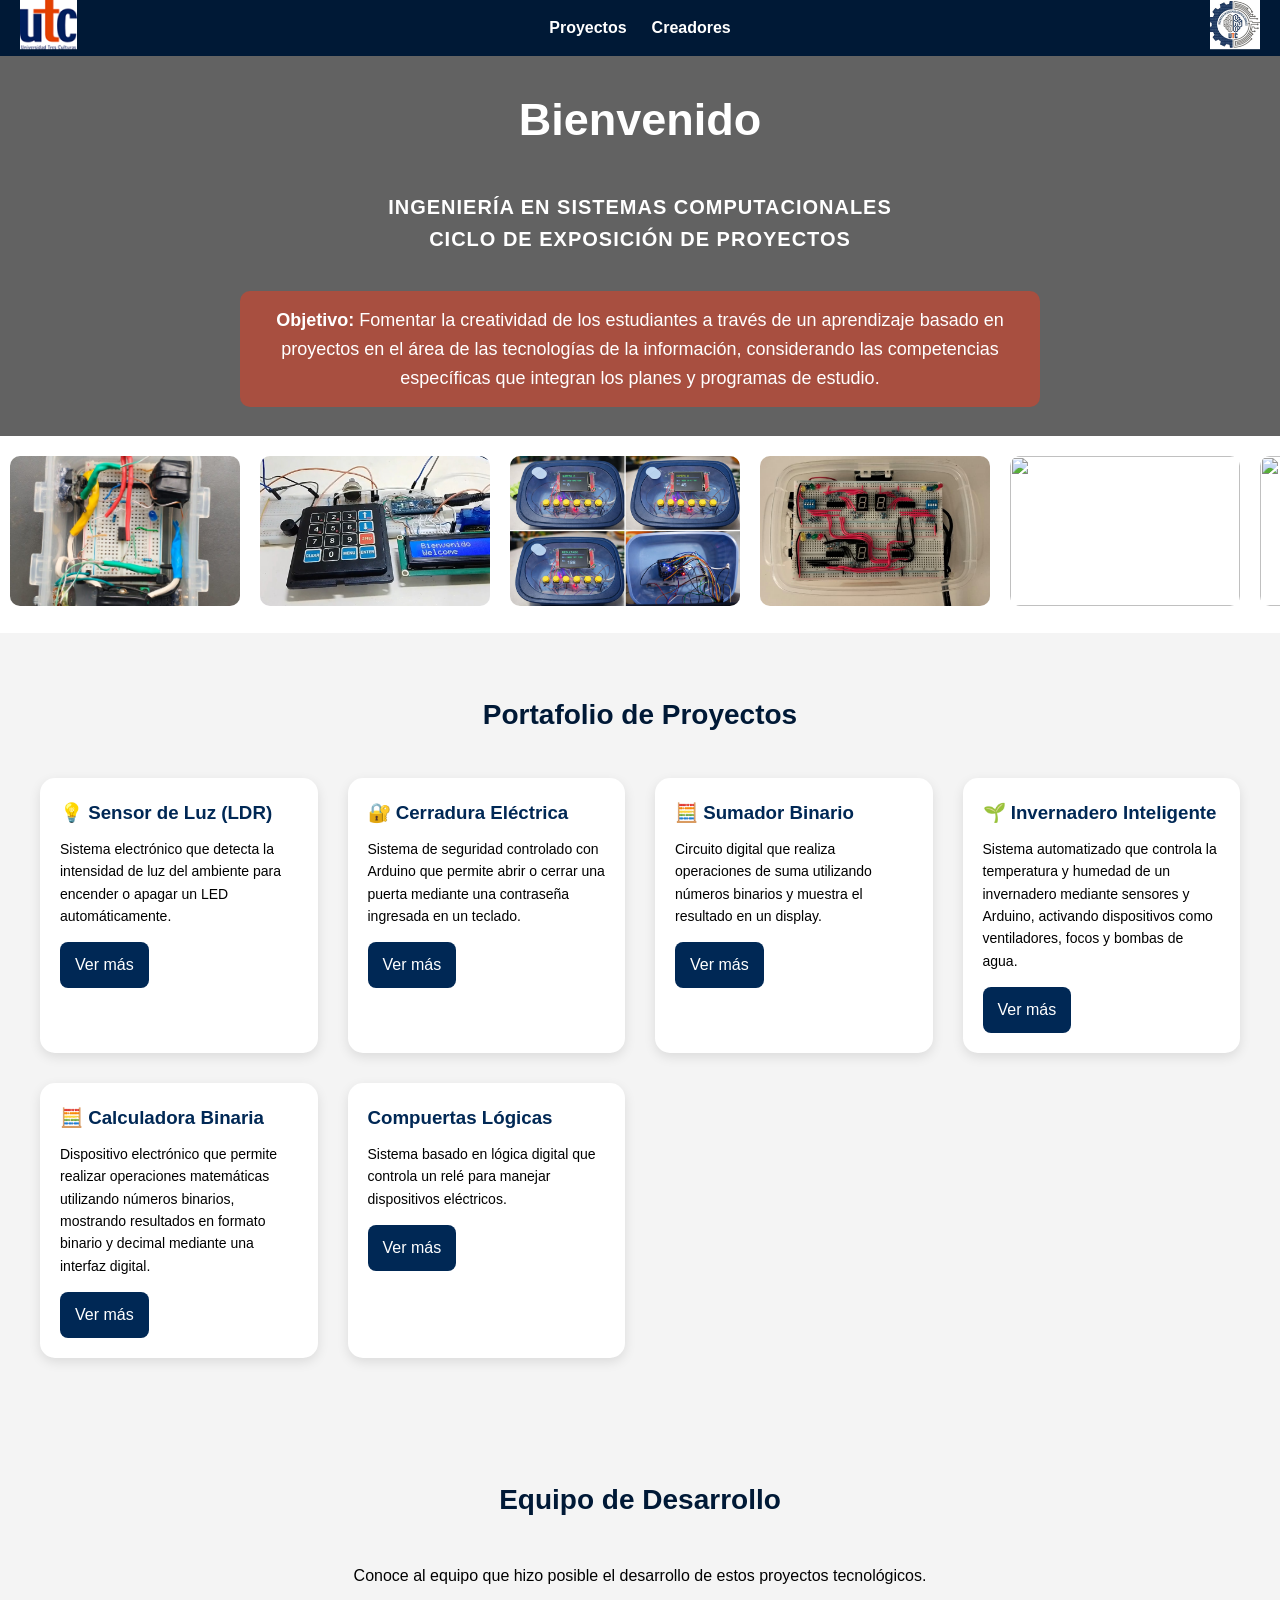
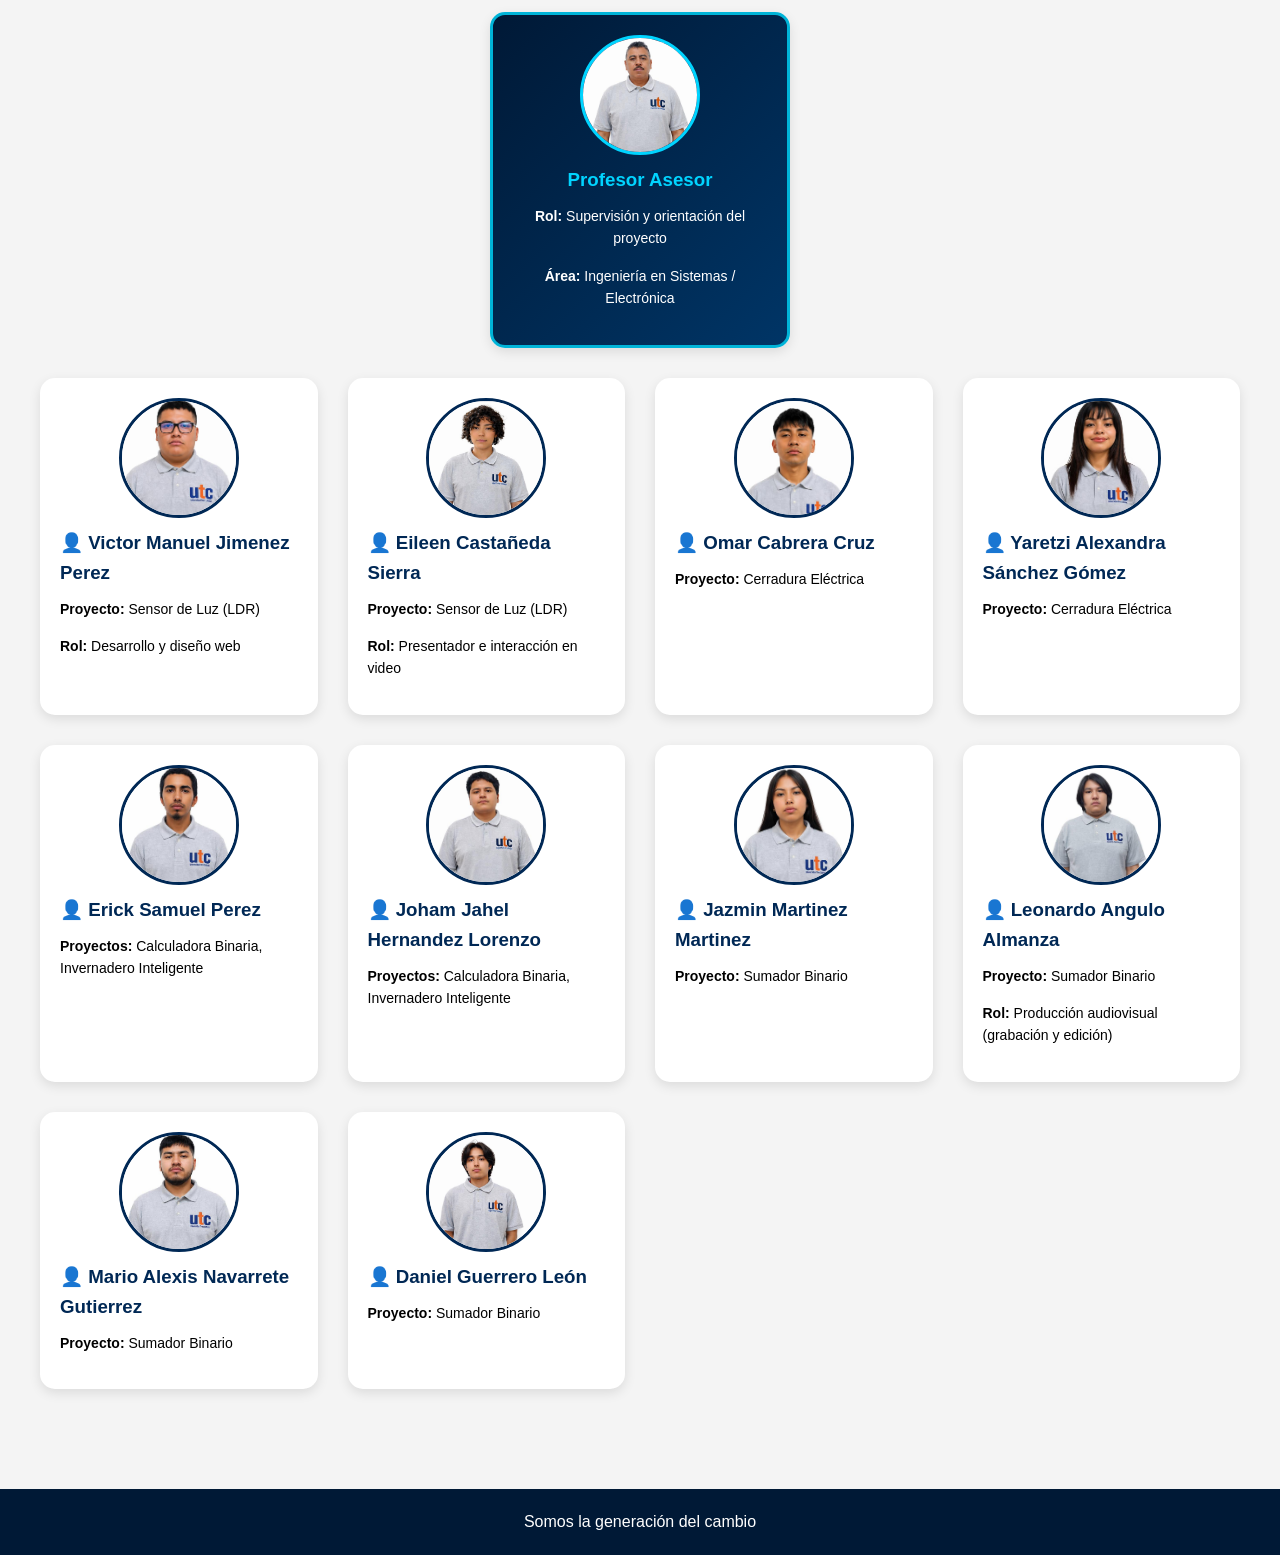
==== commit ac822645: "Update index.html" ====
--- a/index.html
+++ b/index.html
@@ -143,13 +143,14 @@
     <a href="Calculadora.html" class="btn">Ver más</a>
 </article>
 
-        <article class="card">
-            <h3>Proyecto 6</h3>
-            <p>Descripción breve del proyecto.</p>
-            <button>Ver más</button>
-        </article>
-
-       
+    <article class="card">
+    <h3>Compuertas Lógicas</h3>
+    <p>
+        Sistema basado en lógica digital que controla un relé
+        para manejar dispositivos eléctricos.
+    </p>
+    <a href="Compuertas.html" class="btn">Ver más</a>
+</article>
 
     </div>
 </section>
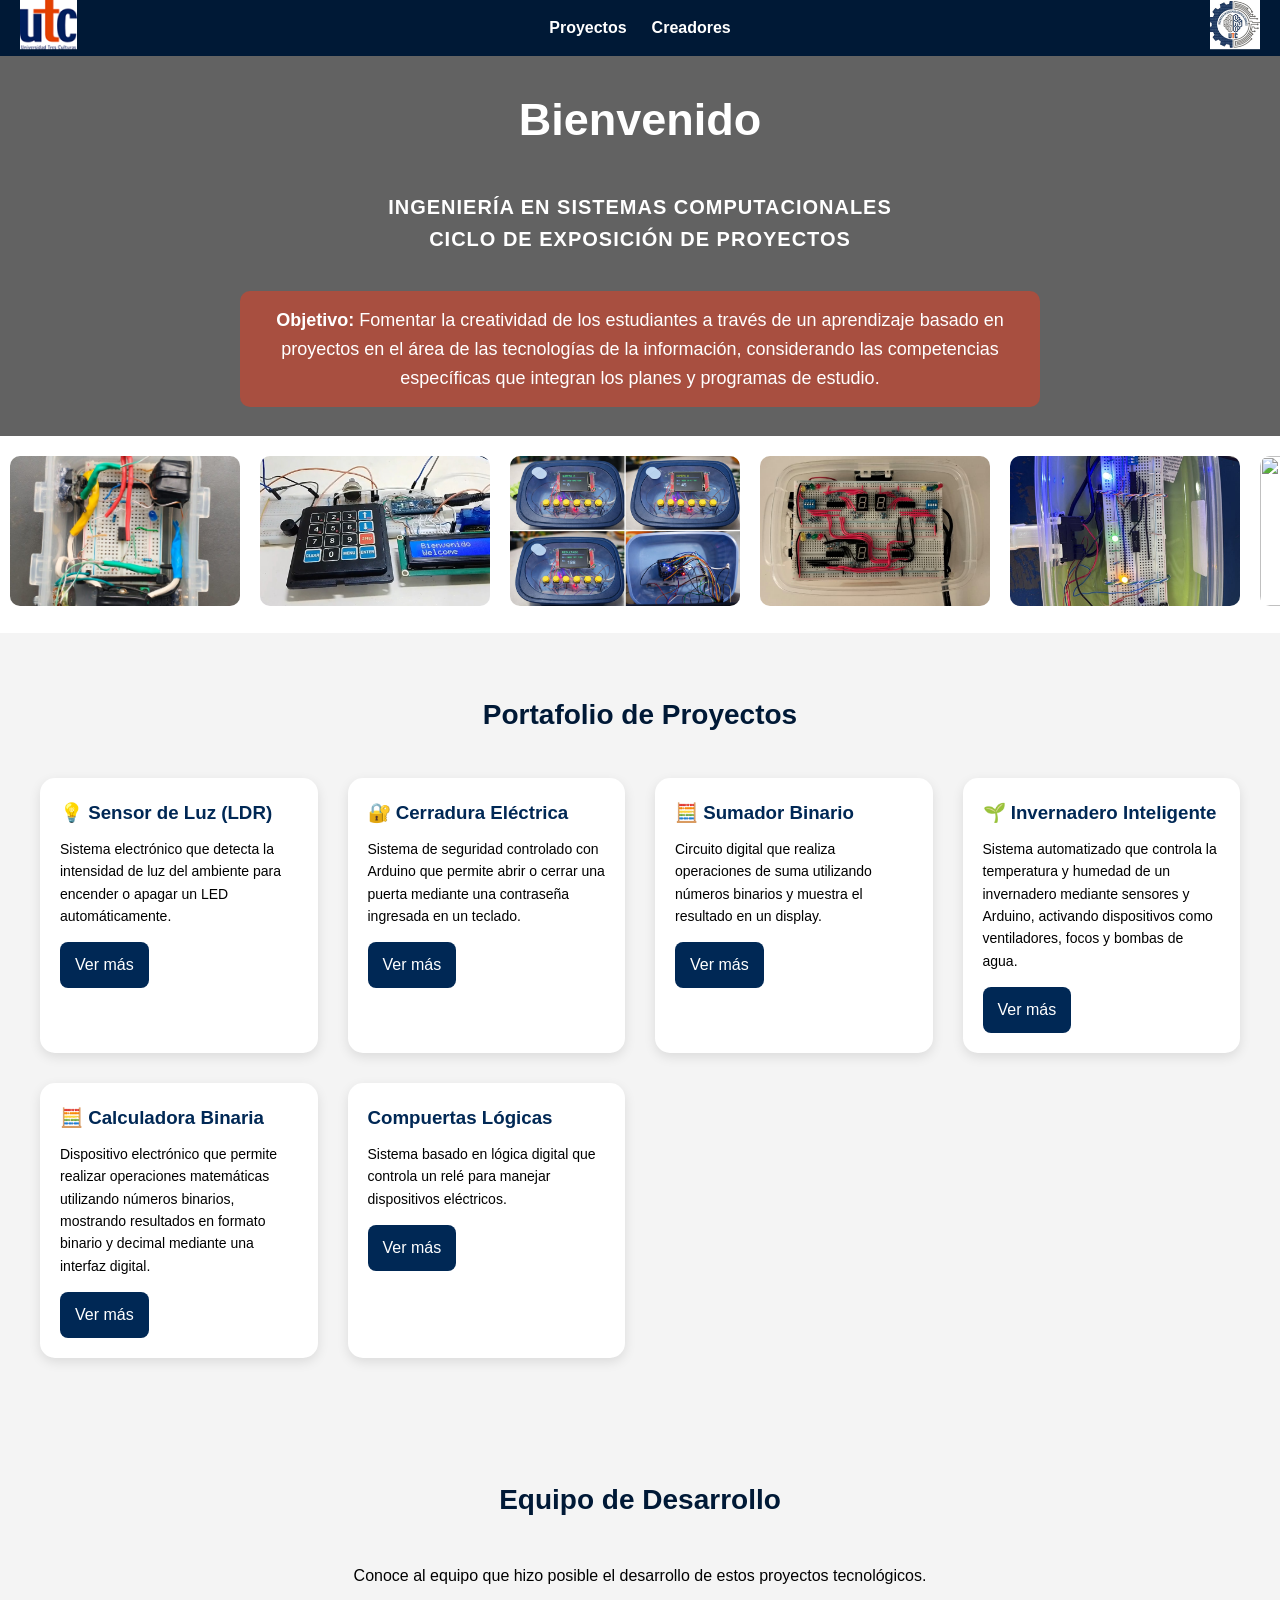
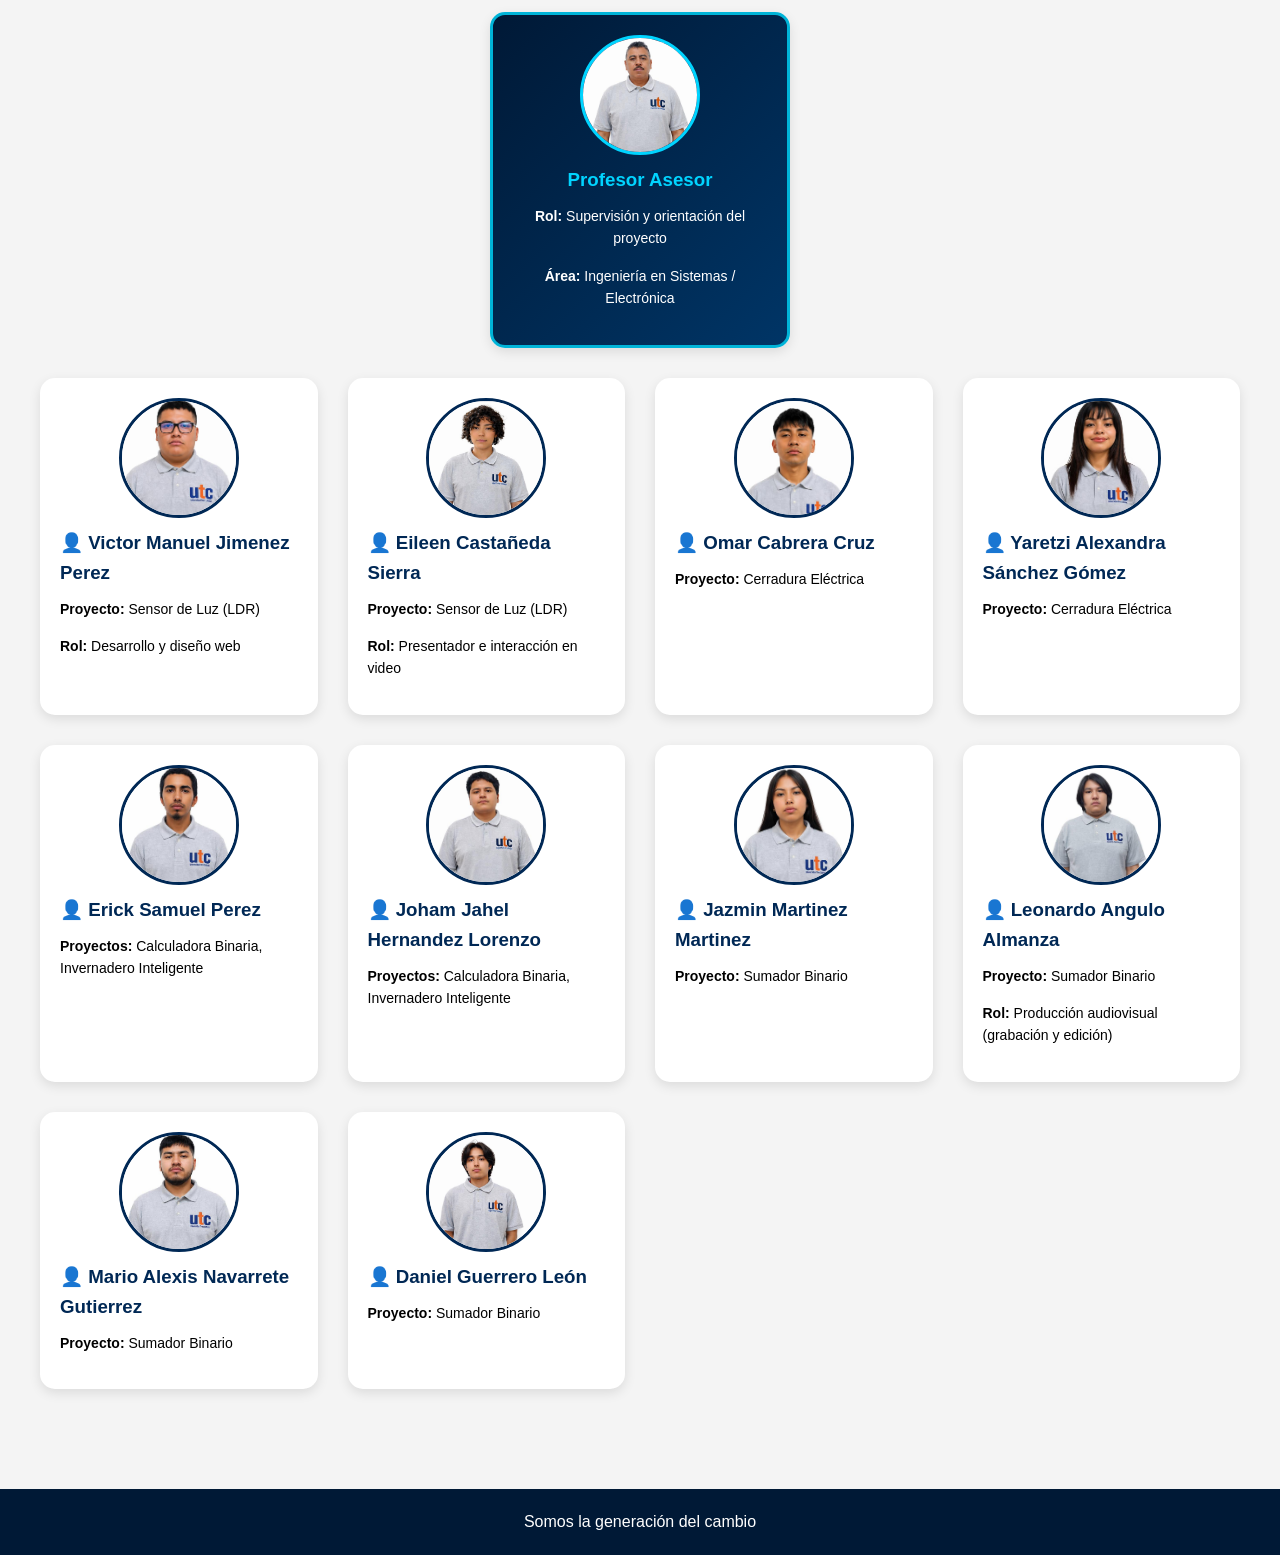
==== commit 33d13315: "Update index.html" ====
--- a/index.html
+++ b/index.html
@@ -79,7 +79,7 @@
         </div>
 
         <div class="slide">
-            <img src="Cerradura1.png" alt="">
+            <img src="hj.jpeg" alt="">
         </div>
 
         <div class="slide">
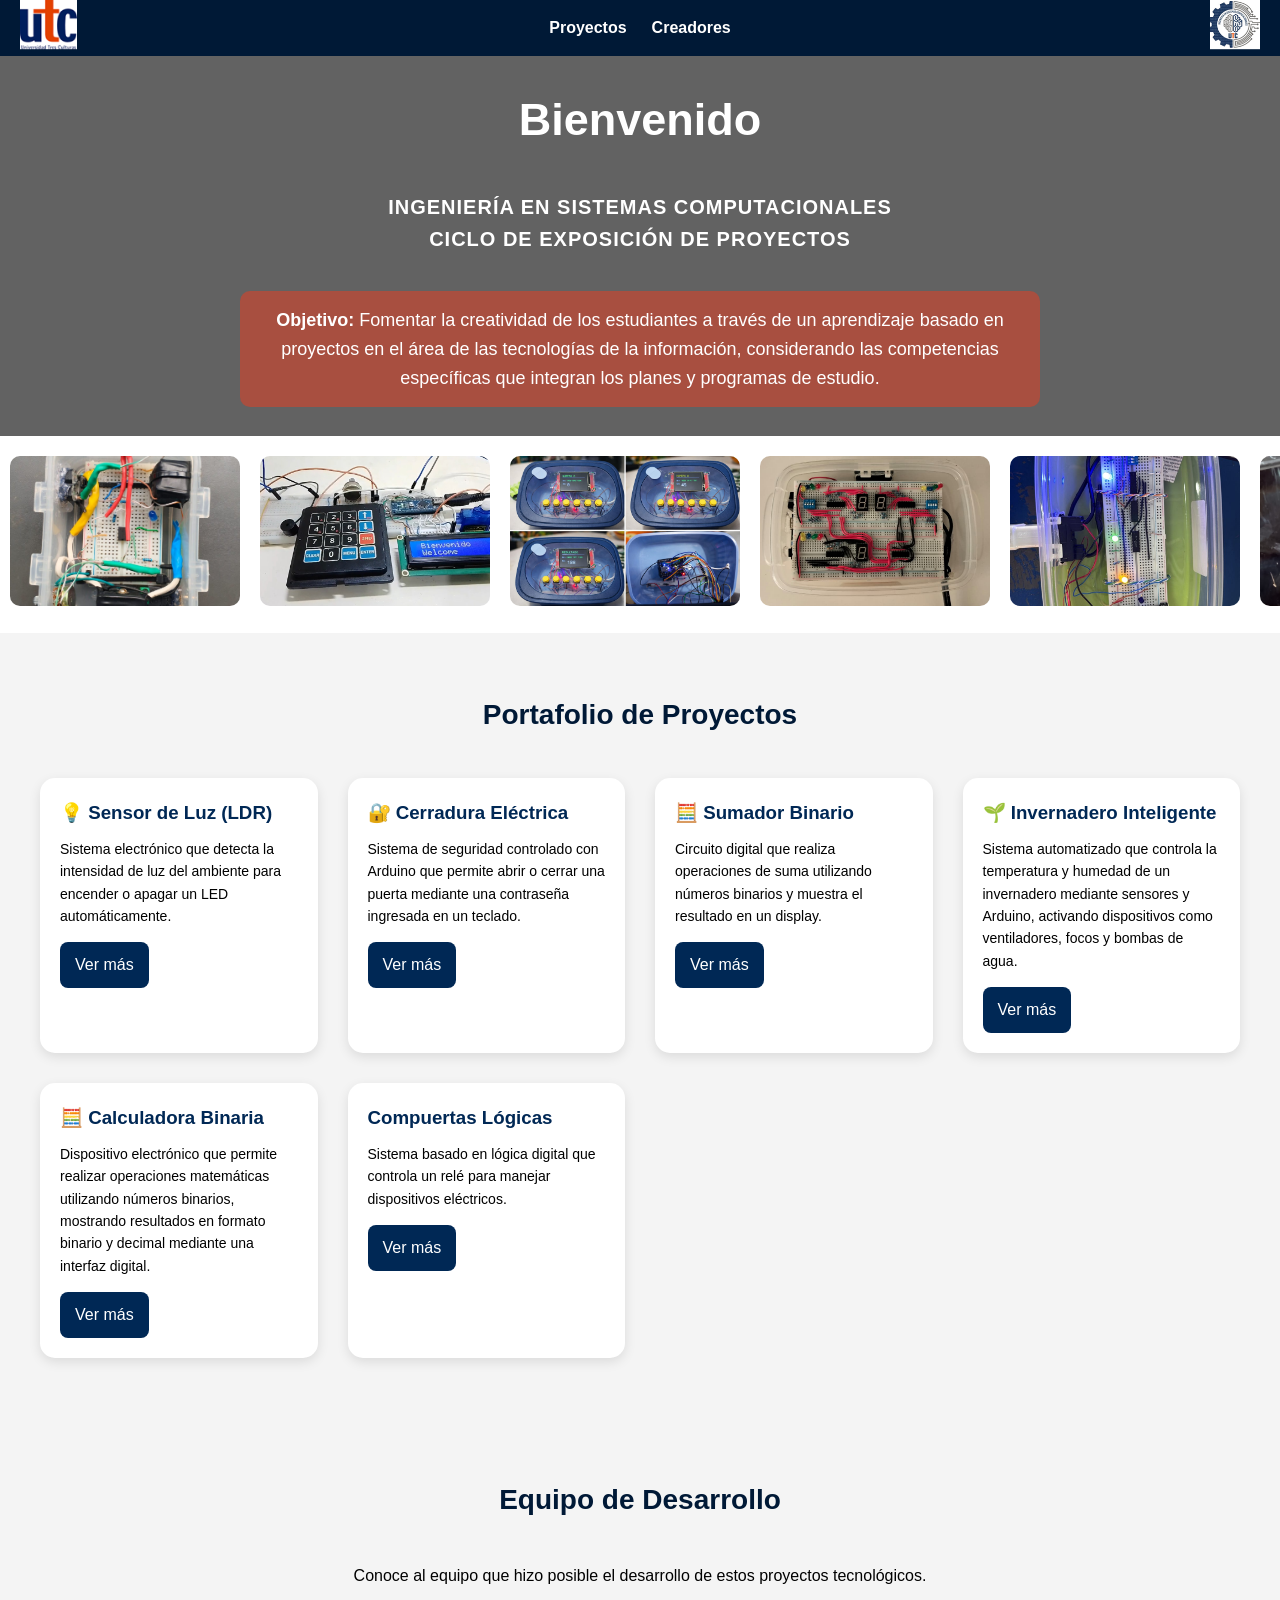
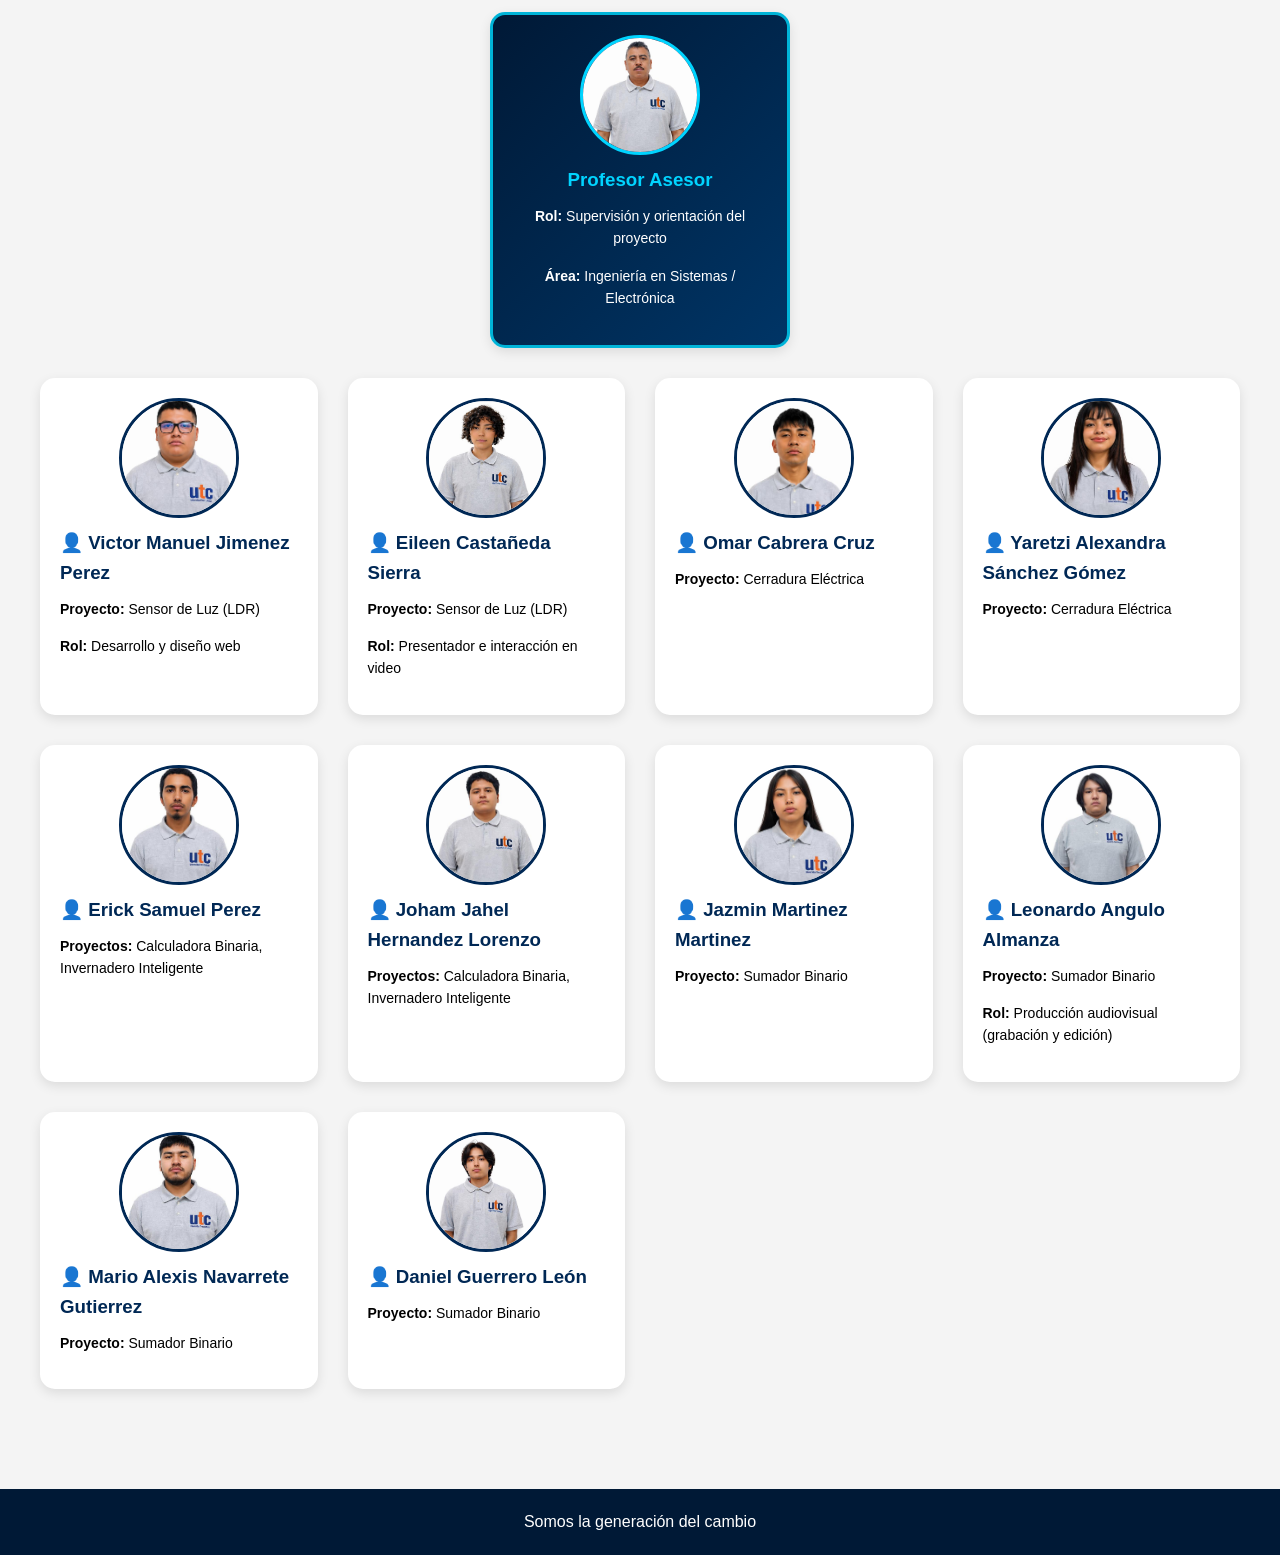
==== commit 2646c1dd: "Update index.html" ====
--- a/index.html
+++ b/index.html
@@ -83,7 +83,7 @@
         </div>
 
         <div class="slide">
-            <img src="Sumador1.png" alt="">
+            <img src="j.jpeg" alt="">
         </div>
 
     </div>
